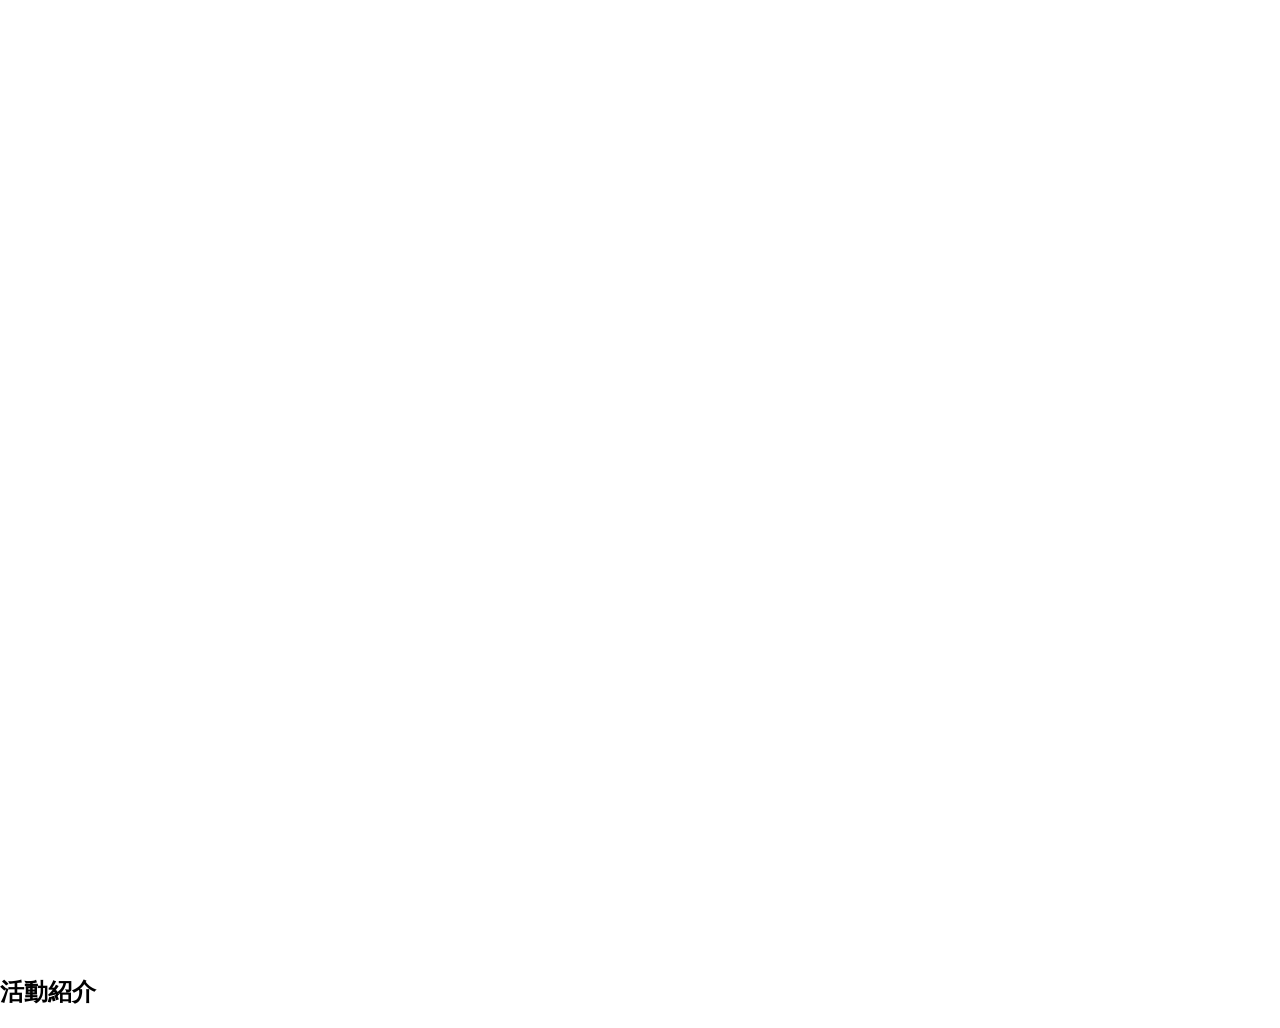
==== index.html @ 0487a78c "up" ====
<!DOCTYPE html>
<html lang="ja">
<head>
    <meta charset="UTF-8"/>
    <meta name="viewport" content="width=device-width, initial-scale=1.0">
    <title>ふゲだく-ホームページ</title>
    <link rel="stylesheet" href="home.css">
</head>

<body>
    <script src="assets/js/home.js"></script>
    <div id="splash">
        <img src="assets/img/ふゲだくロゴ2.png" alt="Circle Logo" id="splash-logo">
    </div>
    <div id="content" style="display: none;">
        <!-- ここに通常のページ内容 -->
    </div>

    
    <header class="site-header">
        <video autoplay muted loop width="1905" src="assets/video/20251031_井上.mp4"></video>
    </header>


    <main>
        <section id="about" class="section">
        <h2>活動紹介</h2>
</body>
</html>
---- home.css ----
html, body {
    margin: 0;
    padding: 0;
}

#splash {
    position: fixed;
    z-index: 9999;
    top: 0;
    left: 0;
    width: 100%;
    height: 100%;
    background: #4552c4;
    display: flex;
    justify-content: center;
    align-items: center;
}

#splash-logo {
    width: 3140px;
    height: 2200px;
    animation: fadeLogo 3s ease-in-out forwards;
}

@keyframes fadeLogo {
    0%   { opacity: 0; }
    /*40%  { opacity: 1; }
    80%  { opacity: 1; }*/
    100% { opacity: 1; }
}
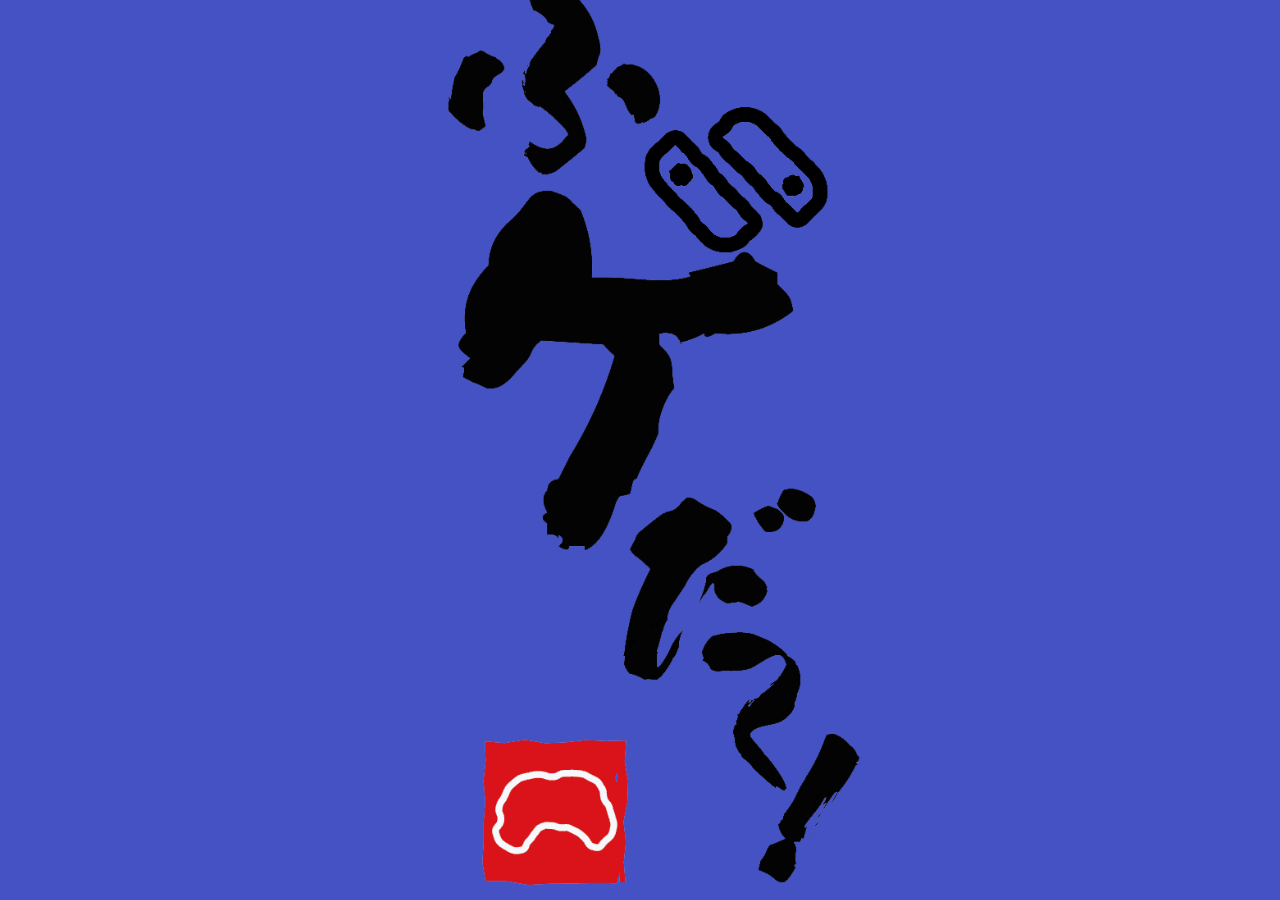
==== commit c6d66c90: "up" ====
--- a/index.html
+++ b/index.html
@@ -4,7 +4,7 @@
     <meta charset="UTF-8"/>
     <meta name="viewport" content="width=device-width, initial-scale=1.0">
     <title>ふゲだく-ホームページ</title>
-    <link rel="stylesheet" href="home.css">
+    <link rel="stylesheet" href="assets/css/home.css">
 </head>
 
 <body>
@@ -12,15 +12,26 @@
     <div id="splash">
         <img src="assets/img/ふゲだくロゴ2.png" alt="Circle Logo" id="splash-logo">
     </div>
-    <div id="content" style="display: none;">
-        <!-- ここに通常のページ内容 -->
-    </div>
+    <div id="content" style="display: none;"></div>
 
     
     <header class="site-header">
-        <video autoplay muted loop width="1905" src="assets/video/20251031_井上.mp4"></video>
+        <video class="header-video"  autoplay muted loop>
+            <source src="assets/video/20251031_井上.mp4" type="video/mp4">
+            お使いのブラウザは動画に対応していません。
+        </video>
+
+        <div class="video-overlay"></div>
+        <img
+            src="assets/img/ふゲだくロゴ2.png"
+            alt="サークルアイコン"
+            class="circle-icon"
+        >
     </header>
 
+    <section class="debug-space">
+        <p>スクロール確認用スペース</p>
+    </section>
 
     <main>
         <section id="about" class="section">
--- a/assets/css/home.css
+++ b/assets/css/home.css
@@ -0,0 +1,70 @@
+body {
+    margin: 0;
+    padding: 0;
+    background-image: url("../img/パターン画像.jpg");
+    background-repeat: repeat;
+    background-position: top left;
+    background-color: #ffffff;
+}
+
+.site-header {
+    position: relative;
+    width: 100%;
+    height: 60.5vh;
+    overflow: hidden;
+}
+
+.header-video {
+    width: 100%;
+    height: 100%;
+    object-fit: cover;
+    z-index: 0;
+}
+
+.video-overlay {
+    position: absolute;
+    top: 0;
+    left: 0;
+    width: 100%;
+    height: 100%;
+    background: rgba(255, 255, 255, 0.4);
+    pointer-events: none;
+    z-index: 1;
+}
+
+.circle-icon {
+    position: absolute;
+    top: 50%;
+    left: 50%;
+    transform: translate(-50%, -50%);
+    width: 1800px;
+    height: auto;
+    z-index: 2;
+    opacity: 0.95;
+}
+
+#splash {
+    position: fixed;
+    z-index: 9999;
+    top: 0;
+    left: 0;
+    width: 100%;
+    height: 100%;
+    background: #4552c4;
+    display: flex;
+    justify-content: center;
+    align-items: center;
+}
+
+#splash-logo {
+    width: 3140px;
+    height: 2200px;
+    animation: fadeLogo 3s ease-in-out forwards;
+}
+
+@keyframes fadeLogo {
+    0%   { opacity: 0; }
+    40%  { opacity: 1; }
+    80%  { opacity: 1; }
+    100% { opacity: 1; }
+}
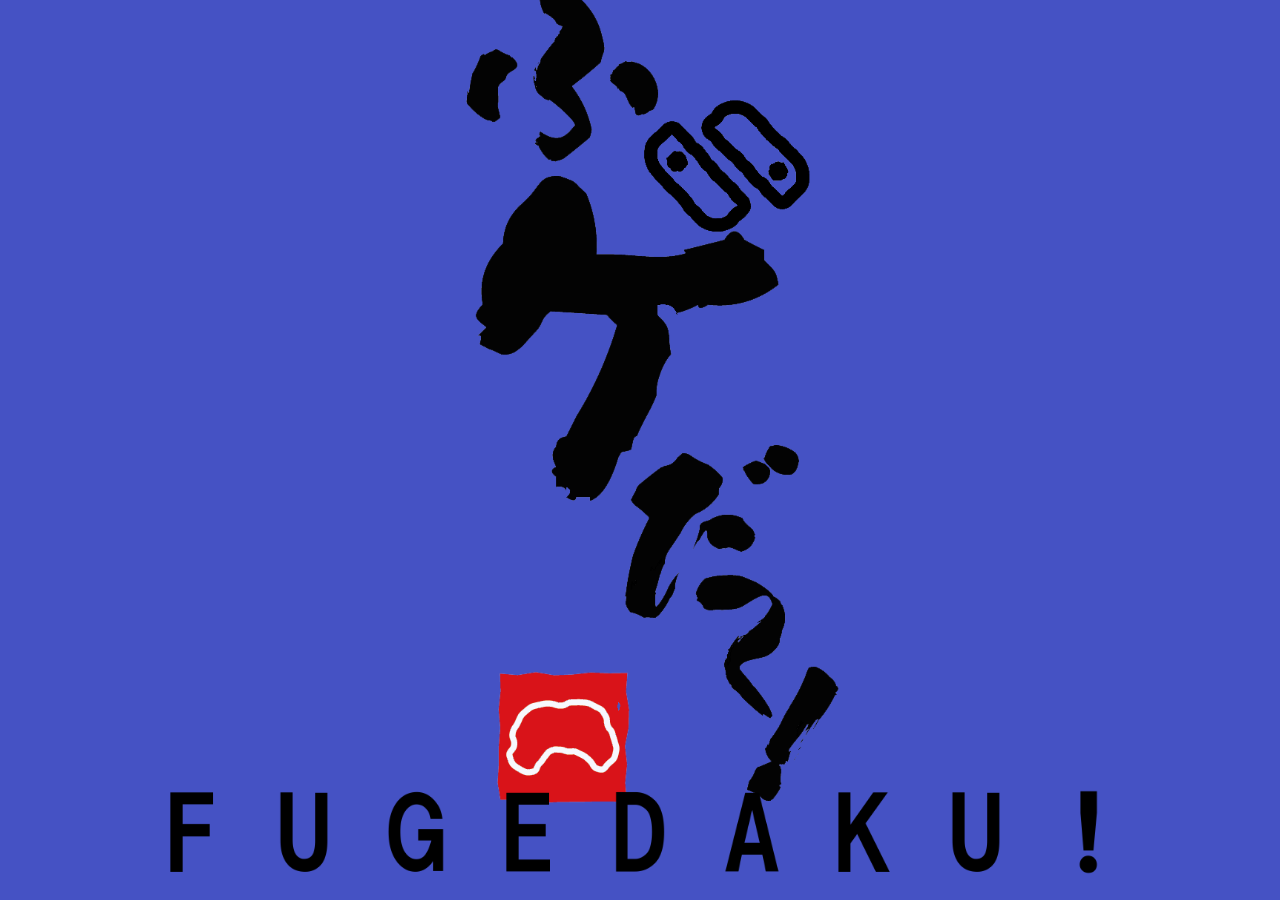
==== commit 8c9882b3: "up" ====
--- a/index.html
+++ b/index.html
@@ -3,7 +3,7 @@
 <head>
     <meta charset="UTF-8"/>
     <meta name="viewport" content="width=device-width, initial-scale=1.0">
-    <title>ふゲだく-ホームページ</title>
+    <title>ふゲだく!-ホームページ</title>
     <link rel="stylesheet" href="assets/css/home.css">
 </head>
 
@@ -11,6 +11,18 @@
     <script src="assets/js/home.js"></script>
     <div id="splash">
         <img src="assets/img/ふゲだくロゴ2.png" alt="Circle Logo" id="splash-logo">
+
+        <div class="fugedaku">
+            <img src="assets/img/FUGEDAKU_F.png" class="char" style="--delay: 0s;">
+            <img src="assets/img/FUGEDAKU_U.png" class="char" style="--delay: 0.2s;">
+            <img src="assets/img/FUGEDAKU_G.png" class="char" style="--delay: 0.4s;">
+            <img src="assets/img/FUGEDAKU_E.png" class="char" style="--delay: 0.6s;">
+            <img src="assets/img/FUGEDAKU_D.png" class="char" style="--delay: 0.8s;">
+            <img src="assets/img/FUGEDAKU_A.png" class="char" style="--delay: 1.0s;">
+            <img src="assets/img/FUGEDAKU_K.png" class="char" style="--delay: 1.2s;">
+            <img src="assets/img/FUGEDAKU_U.png" class="char" style="--delay: 1.4s;">
+            <img src="assets/img/FUGEDAKU_!.png" class="char" style="--delay: 1.6s;">
+        </div>
     </div>
     <div id="content" style="display: none;"></div>
 
@@ -22,6 +34,7 @@
         </video>
 
         <div class="video-overlay"></div>
+
         <img
             src="assets/img/ふゲだくロゴ2.png"
             alt="サークルアイコン"
--- a/assets/css/home.css
+++ b/assets/css/home.css
@@ -1,3 +1,75 @@
+/*ページ入場時の演出*/
+#splash {
+    position: fixed;
+    z-index: 9999;
+    top: 0;
+    left: 0;
+    width: 100%;
+    height: 100%;
+    background: #4552c4;
+    display: flex;
+    justify-content: center;
+    align-items: center;
+}
+
+#splash-logo {
+    width: 2750px;
+    transform: translateY(-2%);
+    animation: fadeLogo 2.5s ease forwards;
+}
+
+@keyframes fadeLogo {
+    0%   { opacity: 0; }
+    100% { opacity: 1; }
+}
+
+.fugedaku {
+    position: absolute;
+    bottom: 2%;
+    display: flex;
+    gap: 12px;
+    justify-content: center;
+    align-items: center;
+}
+
+.fugedaku .char {
+    width: 100px;
+    opacity: 0;
+    transform: translateY(30px);
+
+    animation: showChar 0.5s ease forwards;
+    animation-delay: var(--delay);
+}
+
+@keyframes showChar {
+    0%{
+        opacity: 0;
+        transform: translateY(30px);
+    }
+    60%{
+        opacity: 1;
+        transform: translateY(-15px);
+    }
+    100%{
+        opacity: 1;
+        transform: translateY(0); 
+    }
+}
+
+#splash.fade-out {
+    animation: fadeOutSplash 1s ease forwards;
+}
+
+@keyframes fadeOutSplash {
+    0% {
+        opacity: 1;
+    }
+    100% {
+        opacity: 0;
+    }
+}
+
+/*-----ここからメイン-----*/
 body {
     margin: 0;
     padding: 0;
@@ -36,35 +108,9 @@
     position: absolute;
     top: 50%;
     left: 50%;
-    transform: translate(-50%, -50%);
+    transform: translate(-90%, -50%);
     width: 1800px;
     height: auto;
     z-index: 2;
-    opacity: 0.95;
-}
-
-#splash {
-    position: fixed;
-    z-index: 9999;
-    top: 0;
-    left: 0;
-    width: 100%;
-    height: 100%;
-    background: #4552c4;
-    display: flex;
-    justify-content: center;
-    align-items: center;
-}
-
-#splash-logo {
-    width: 3140px;
-    height: 2200px;
-    animation: fadeLogo 3s ease-in-out forwards;
-}
-
-@keyframes fadeLogo {
-    0%   { opacity: 0; }
-    40%  { opacity: 1; }
-    80%  { opacity: 1; }
-    100% { opacity: 1; }
+    opacity: 1;
 }
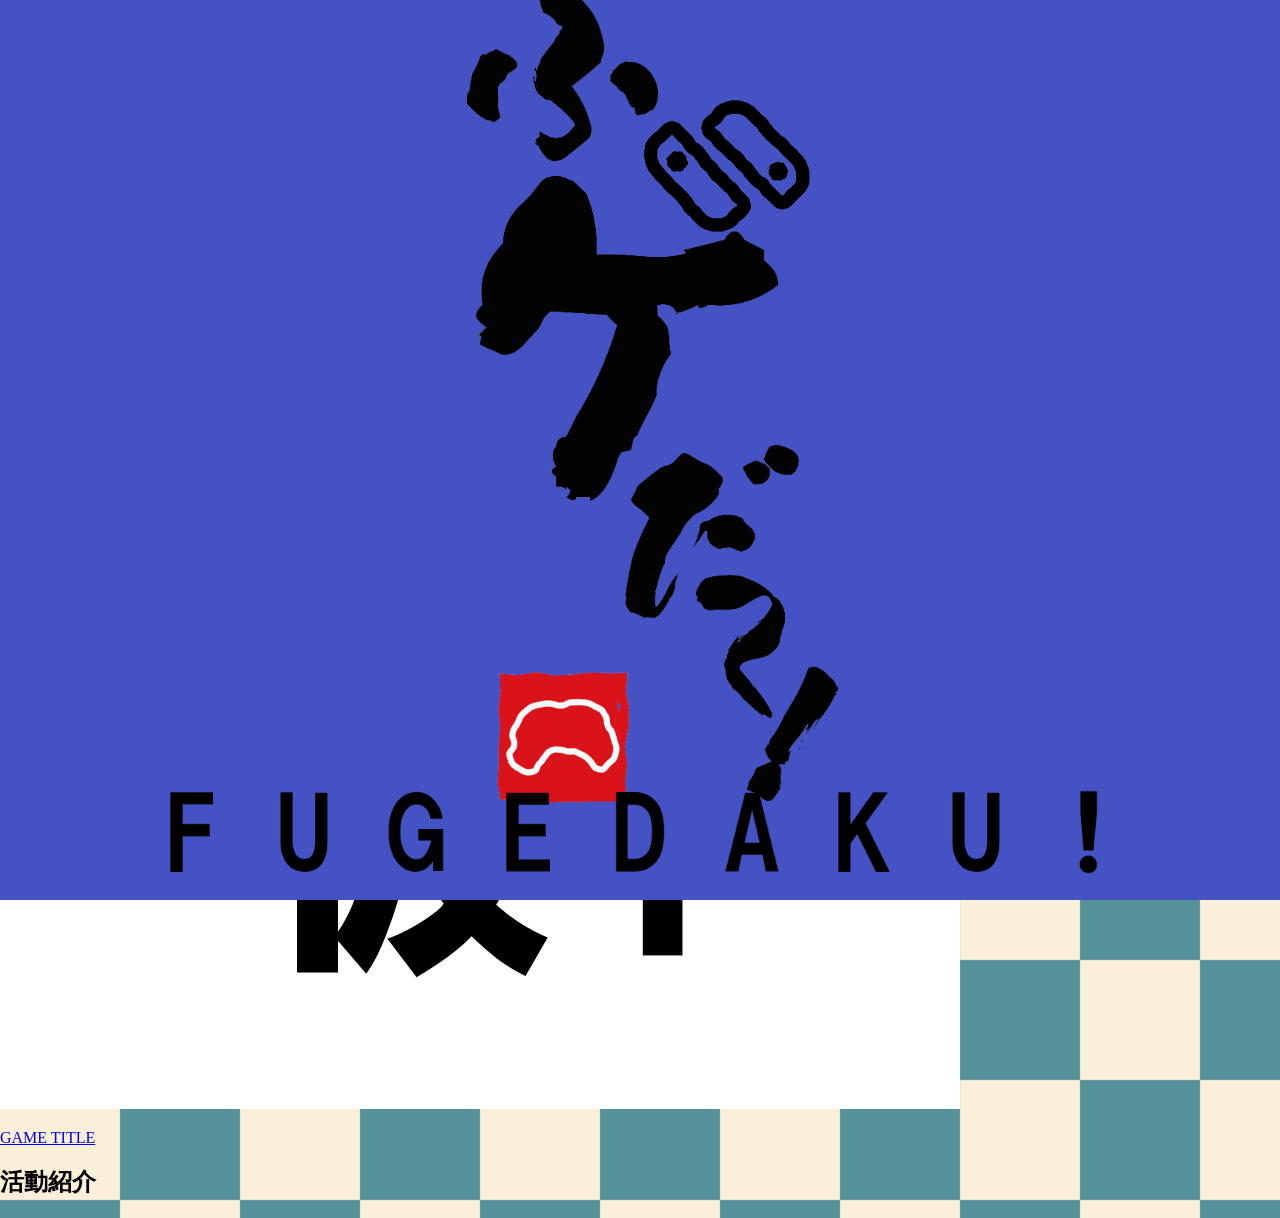
==== commit ce56c607: "up" ====
--- a/index.html
+++ b/index.html
@@ -35,15 +35,22 @@
 
         <div class="video-overlay"></div>
 
-        <img
-            src="assets/img/ふゲだくロゴ2.png"
-            alt="サークルアイコン"
-            class="circle-icon"
-        >
+        <img src="assets/img/ふゲだくロゴ2.png" alt="サークルアイコン" class="circle-icon">
     </header>
 
-    <section class="debug-space">
-        <p>スクロール確認用スペース</p>
+    <section class="game-slider">
+        <button class="slide-btn prev" arialabel="前のゲームへ">
+            ◀
+        </button>
+
+        <div class="slider-window">
+            <div class="slider-track">
+                <a href="download/games.html" class="game-card">
+                    <img src="assets/img/game1.png" alt="ゲーム1 タイトル画像">
+                    <p>GAME TITLE</p>
+                </a>
+            </div>
+        </div>
     </section>
 
     <main>
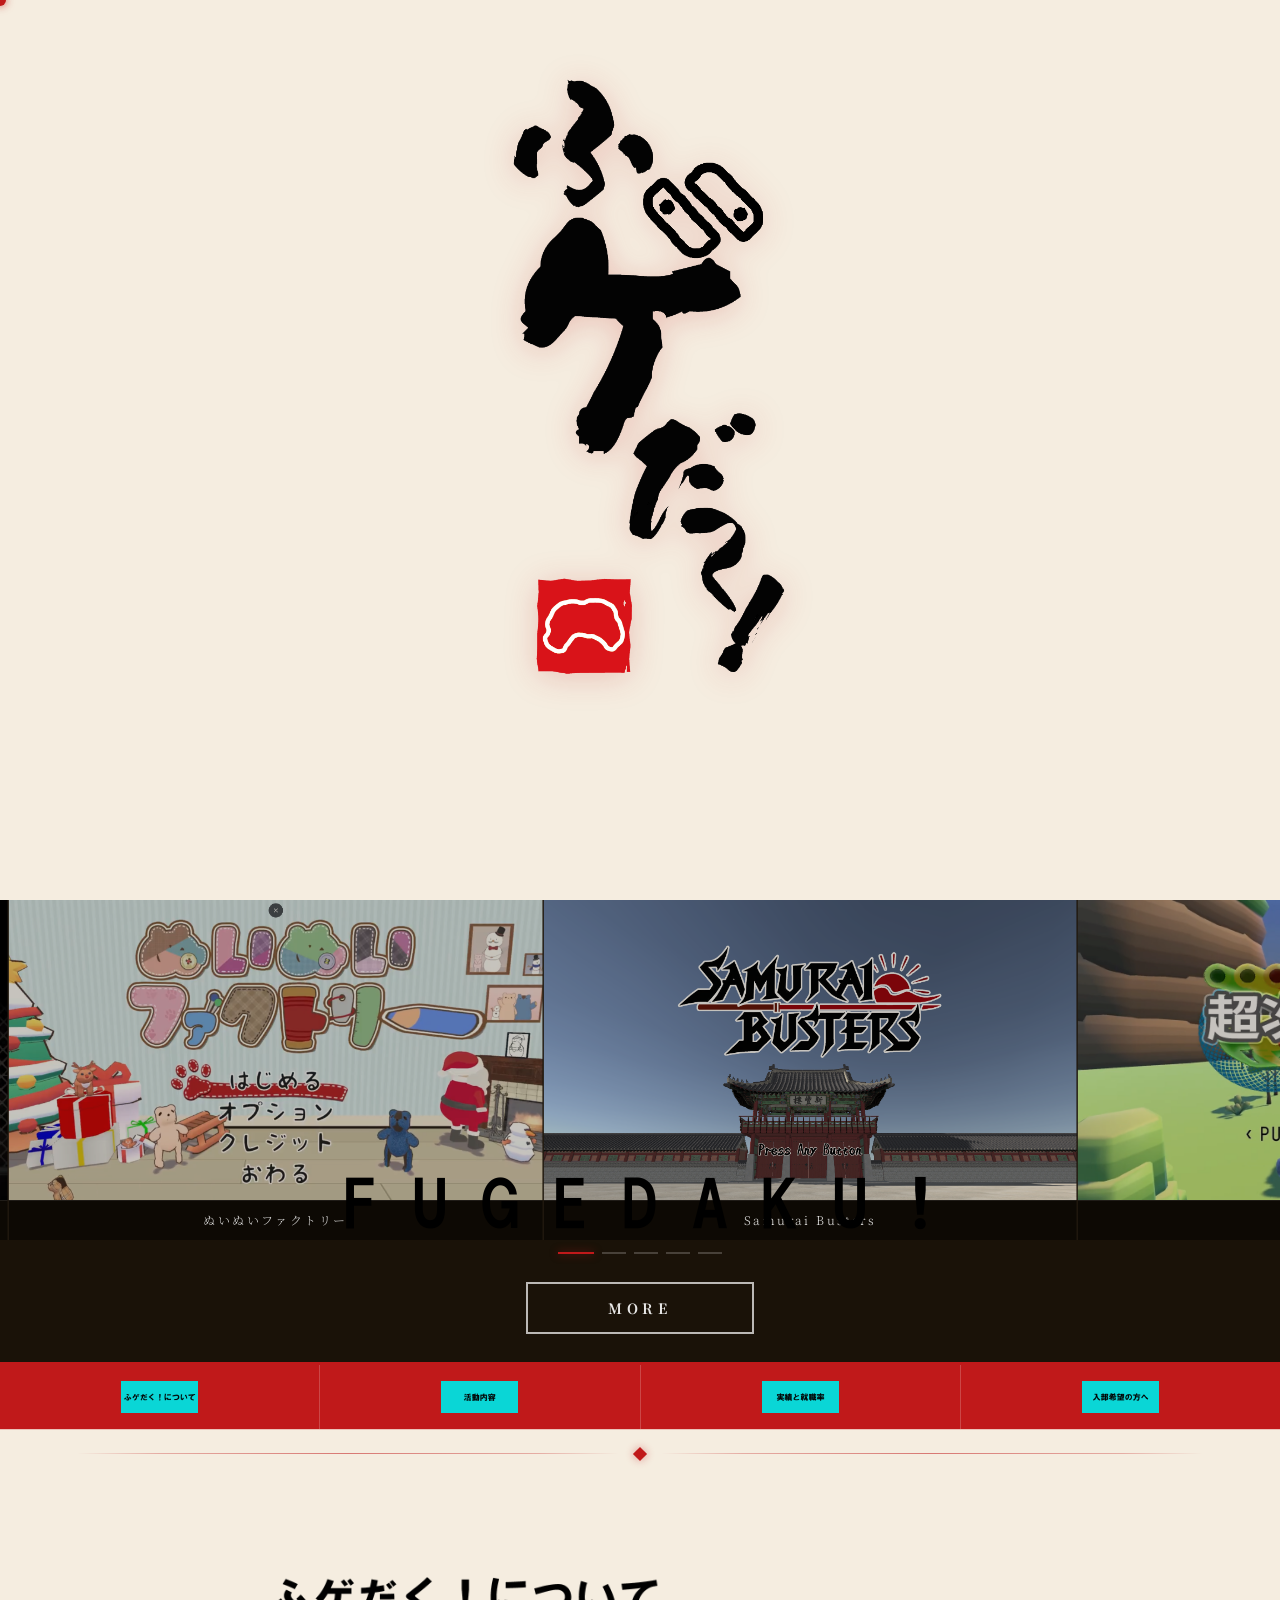
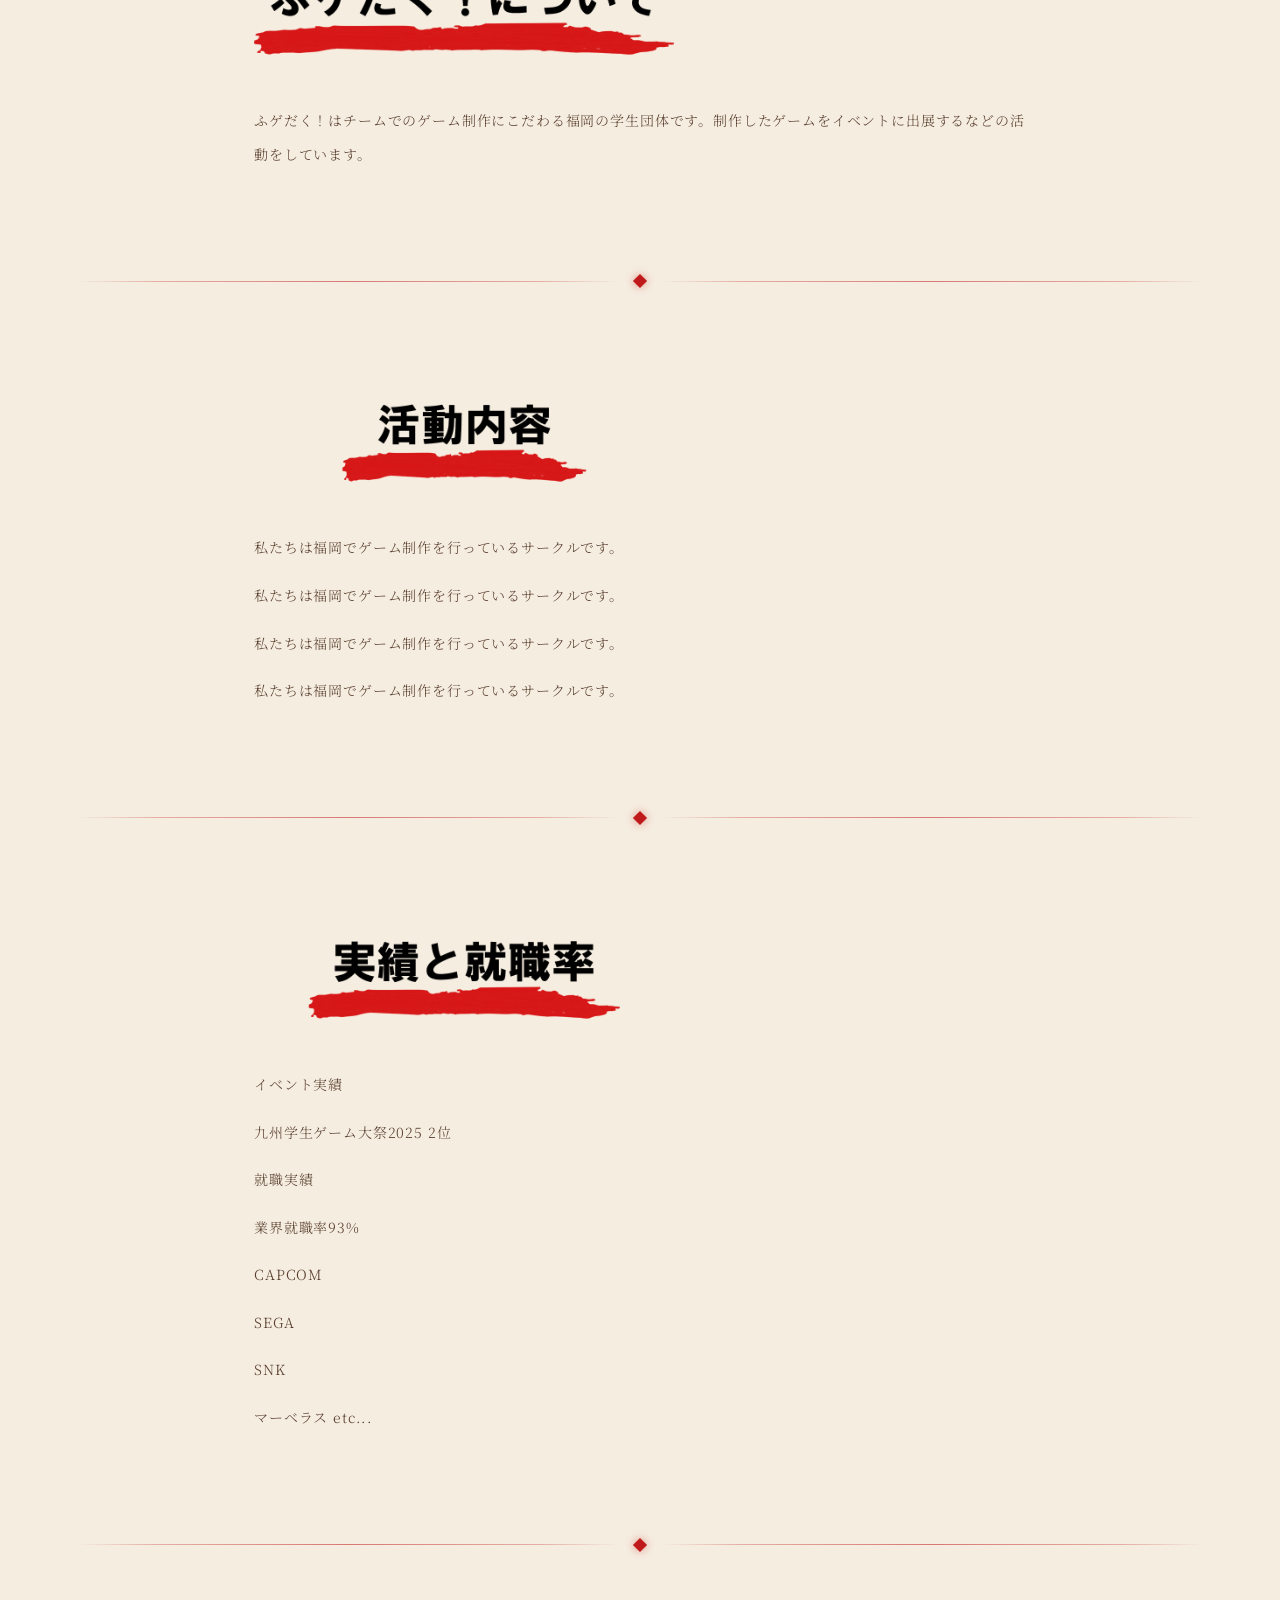
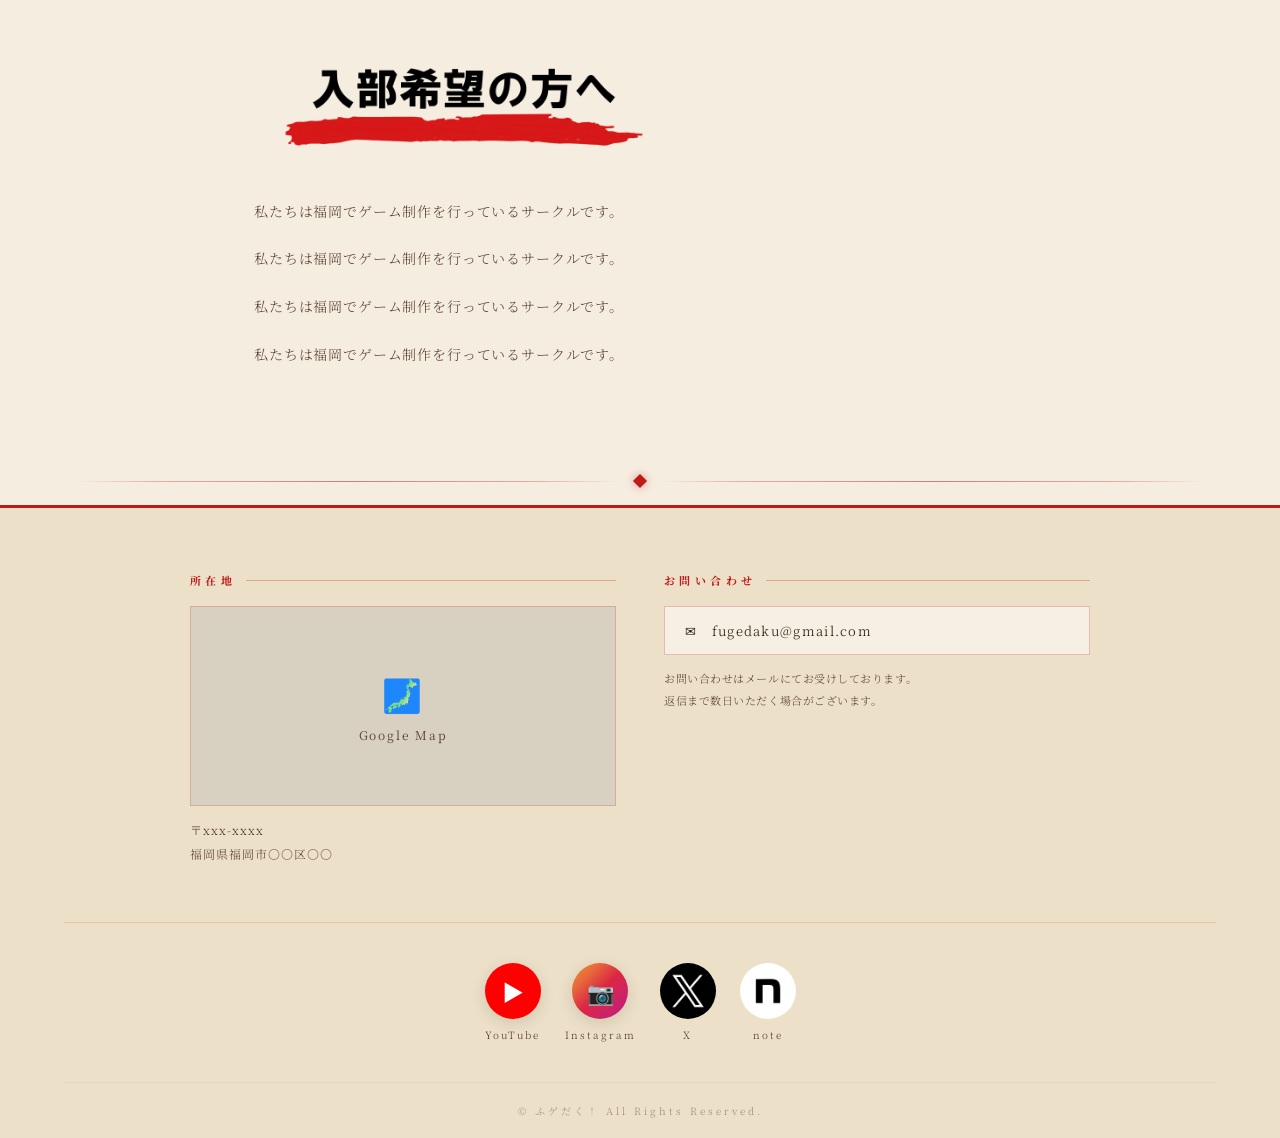
==== commit 011e7648: "up" ====
--- a/index.html
+++ b/index.html
@@ -5,56 +5,233 @@
     <meta name="viewport" content="width=device-width, initial-scale=1.0">
     <title>ふゲだく!-ホームページ</title>
     <link rel="stylesheet" href="assets/css/home.css">
+    <script>
+        if (sessionStorage.getItem("splashShown")) {
+            document.write('<style>#splash { display: none !important; }</style>');
+        }
+    </script>
 </head>
-
 <body>
-    <script src="assets/js/home.js"></script>
-    <div id="splash">
-        <img src="assets/img/ふゲだくロゴ2.png" alt="Circle Logo" id="splash-logo">
-
-        <div class="fugedaku">
-            <img src="assets/img/FUGEDAKU_F.png" class="char" style="--delay: 0s;">
-            <img src="assets/img/FUGEDAKU_U.png" class="char" style="--delay: 0.2s;">
-            <img src="assets/img/FUGEDAKU_G.png" class="char" style="--delay: 0.4s;">
-            <img src="assets/img/FUGEDAKU_E.png" class="char" style="--delay: 0.6s;">
-            <img src="assets/img/FUGEDAKU_D.png" class="char" style="--delay: 0.8s;">
-            <img src="assets/img/FUGEDAKU_A.png" class="char" style="--delay: 1.0s;">
-            <img src="assets/img/FUGEDAKU_K.png" class="char" style="--delay: 1.2s;">
-            <img src="assets/img/FUGEDAKU_U.png" class="char" style="--delay: 1.4s;">
-            <img src="assets/img/FUGEDAKU_!.png" class="char" style="--delay: 1.6s;">
-        </div>
+
+<!-- カーソル -->
+<div id="cursor"></div>
+
+<!-- SPLASH -->
+<div id="splash">
+    <img src="assets/img/ふゲだくロゴ2.png" id="splash-logo" alt="ふゲだく！">
+    <div class="splash-chars">
+        <img src="assets/img/FUGEDAKU_F.png" style="--d:0s">
+        <img src="assets/img/FUGEDAKU_U.png" style="--d:.2s">
+        <img src="assets/img/FUGEDAKU_G.png" style="--d:.4s">
+        <img src="assets/img/FUGEDAKU_E.png" style="--d:.6s">
+        <img src="assets/img/FUGEDAKU_D.png" style="--d:.8s">
+        <img src="assets/img/FUGEDAKU_A.png" style="--d:1s">
+        <img src="assets/img/FUGEDAKU_K.png" style="--d:1.2s">
+        <img src="assets/img/FUGEDAKU_U.png" style="--d:1.4s">
+        <img src="assets/img/FUGEDAKU_!.png" style="--d:1.6s">
     </div>
-    <div id="content" style="display: none;"></div>
-
-    
+</div>
+
+<div id="content">
+
+    <!-- ヘッダー -->
     <header class="site-header">
-        <video class="header-video"  autoplay muted loop>
+        <video class="header-video" autoplay muted loop playsinline>
             <source src="assets/video/20251031_井上.mp4" type="video/mp4">
-            お使いのブラウザは動画に対応していません。
         </video>
-
         <div class="video-overlay"></div>
-
-        <img src="assets/img/ふゲだくロゴ2.png" alt="サークルアイコン" class="circle-icon">
+        <div class="h-aka-line top"></div>
+
+        <div class="logo-block">
+            <img src="assets/img/ふゲだくロゴ2.png" class="hero-logo" alt="ふゲだく！">
+        </div>
+
+        <div class="h-aka-line bottom"></div>
+        <div class="scroll-cue">
+            <span>SCROLL</span>
+            <div class="scroll-line"></div>
+        </div>
     </header>
 
+    <!-- ゲームスライダー -->
     <section class="game-slider">
-        <button class="slide-btn prev" arialabel="前のゲームへ">
-            ◀
-        </button>
-
         <div class="slider-window">
-            <div class="slider-track">
-                <a href="download/games.html" class="game-card">
-                    <img src="assets/img/game1.png" alt="ゲーム1 タイトル画像">
-                    <p>GAME TITLE</p>
+            <div class="slider-track" id="sliderTrack">
+                <a href="games.html?game=1" class="game-card">
+                    <img src="assets/img/サムライバスターズ.png" alt="ゲーム1 タイトル画像">
+                    <p>Samurai Busters</p>
+                </a>
+                <a href="games.html?game=2" class="game-card">
+                    <img src="assets/img/超次元戦車.png" alt="ゲーム2 タイトル画像">
+                    <p>超次元戦車</p>
+                </a>
+                <a href="games.html?game=3" class="game-card">
+                    <img src="assets/img/夜叉の暗刃.png" alt="ゲーム3 タイトル画像">
+                    <p>夜叉の暗刃</p>
+                </a>
+                <a href="games.html?game=4" class="game-card">
+                    <img src="assets/img/スマッシュジャンキー.png" alt="ゲーム4 タイトル画像">
+                    <p>SMASH JUNXY</p>
+                </a>
+                <a href="games.html?game=5" class="game-card">
+                    <img src="assets/img/ぬいぬいファクトリー.png" alt="ゲーム5 タイトル画像">
+                    <p>ぬいぬいファクトリー</p>
                 </a>
             </div>
         </div>
-    </section>
-
-    <main>
-        <section id="about" class="section">
-        <h2>活動紹介</h2>
+        <div class="slider-indicators" id="sliderDots"></div>
+    </section>
+
+    <!-- MORE -->
+    <div class="more-section">
+        <a href="games.html" class="more-btn">
+            <img src="assets/img/ANDMORE.png" alt="ゲームページリンク">
+        </a>
+    </div>
+
+    <!-- 目次タブ -->
+    <nav class="toc-section">
+        <div class="toc-tabs">
+            <a href="#section-about" class="toc-tab">
+                <img src="assets/img/ふゲだく！について_目次.png" alt="ふゲだく！について">
+            </a>
+            <a href="#section-activities" class="toc-tab">
+                <img src="assets/img/活動内容_目次.png" alt="活動内容">
+            </a>
+            <a href="#section-achievements" class="toc-tab">
+                <img src="assets/img/実績と就職率_目次.png" alt="実績と就職率">
+            </a>
+            <a href="#section-join" class="toc-tab">
+                <img src="assets/img/入部希望の方へ_目次.png" alt="入部希望の方へ">
+            </a>
+        </div>
+    </nav>
+
+    <!-- 区切り -->
+    <div class="wa-divider"><div class="wa-divider-icon"></div></div>
+
+    <!-- ふゲだく！について -->
+    <section id="section-about" class="content-section">
+        <div class="section-head">
+            <img src="assets/img/ふゲだく！について.png" alt="ふゲだく！について" class="section-heading-image">
+        </div>
+        <div class="section-body">
+            <p>ふゲだく！はチームでのゲーム制作にこだわる福岡の学生団体です。制作したゲームをイベントに出展するなどの活動をしています。</p>
+        </div>
+    </section>
+
+    <!-- 区切り -->
+    <div class="wa-divider"><div class="wa-divider-icon"></div></div>
+
+    <!-- 活動内容 -->
+    <section id="section-activities" class="content-section">
+        <div class="section-head">
+            <img src="assets/img/活動内容.png" alt="活動内容" class="section-heading-image">
+        </div>
+        <div class="section-body">
+            <p>私たちは福岡でゲーム制作を行っているサークルです。</p>
+            <p>私たちは福岡でゲーム制作を行っているサークルです。</p>
+            <p>私たちは福岡でゲーム制作を行っているサークルです。</p>
+            <p>私たちは福岡でゲーム制作を行っているサークルです。</p>
+        </div>
+    </section>
+
+    <!-- 区切り -->
+    <div class="wa-divider"><div class="wa-divider-icon"></div></div>
+
+    <!-- 実績と就職率 -->
+    <section id="section-achievements" class="content-section">
+        <div class="section-head">
+            <img src="assets/img/実績と就職率.png" alt="実績と就職率" class="section-heading-image">
+        </div>
+        <div class="section-body">
+            <p>イベント実績</p>
+            <p>九州学生ゲーム大祭2025 2位</p>
+            <p>就職実績</p>
+            <p>業界就職率93%</p>
+            <p>CAPCOM</p>
+            <p>SEGA</p>
+            <p>SNK</p>
+            <p>マーベラス etc...</p>
+        </div>
+    </section>
+
+    <!-- 区切り -->
+    <div class="wa-divider"><div class="wa-divider-icon"></div></div>
+
+    <!-- 入部希望の方へ -->
+    <section id="section-join" class="content-section">
+        <div class="section-head">
+            <img src="assets/img/入部希望の方へ.png" alt="入部希望の方へ" class="section-heading-image">
+        </div>
+        <div class="section-body">
+            <p>私たちは福岡でゲーム制作を行っているサークルです。</p>
+            <p>私たちは福岡でゲーム制作を行っているサークルです。</p>
+            <p>私たちは福岡でゲーム制作を行っているサークルです。</p>
+            <p>私たちは福岡でゲーム制作を行っているサークルです。</p>
+        </div>
+    </section>
+
+    <!-- 区切り -->
+    <div class="wa-divider"><div class="wa-divider-icon"></div></div>
+
+    <!-- フッター -->
+    <footer class="footer-wrap">
+        <div class="footer-grid">
+
+            <!-- マップ -->
+            <div>
+                <p class="footer-label">所在地</p>
+                <div class="map-box">
+                    <!-- Google Mapsを埋め込む場合はiframeに差し替えてください -->
+                    <span class="map-box-icon">🗾</span>
+                    <span>Google Map</span>
+                </div>
+                <p class="map-address">
+                    〒xxx-xxxx<br>
+                    福岡県福岡市○○区○○
+                </p>
+            </div>
+
+            <!-- 問い合わせ -->
+            <div>
+                <p class="footer-label">お問い合わせ</p>
+                <a href="mailto:fugedaku@example.com" class="contact-mail">
+                    ✉　fugedaku@gmail.com
+                </a>
+                <p class="contact-note">
+                    お問い合わせはメールにてお受けしております。<br>
+                    返信まで数日いただく場合がございます。
+                </p>
+            </div>
+
+        </div>
+
+        <!-- SNSアイコン -->
+        <div class="sns-row">
+            <a href="#" class="sns-icon-btn">
+                <div class="sns-circle yt">▶</div>
+                <span class="sns-name">YouTube</span>
+            </a>
+            <a href="#" class="sns-icon-btn">
+                <div class="sns-circle ig">📷</div>
+                <span class="sns-name">Instagram</span>
+            </a>
+            <a href="https://x.com/fugedaku" target="_blank" class="sns-icon-btn">
+                <img src="assets/img/Xアイコン.png" alt="X">
+                <span class="sns-name">X</span>
+            </a>
+            <a href="https://note.com/fugedaku_47" target="_blank" class="sns-icon-btn">
+                <img src="assets/img/noteロゴ.png" alt="note">
+                <span class="sns-name">note</span>
+            </a>
+        </div>
+
+        <p class="copyright">© ふゲだく！ All Rights Reserved.</p>
+    </footer>
+
+</div><!-- /content -->
+
+<script src="assets/js/home.js"></script>
 </body>
-</html>+</html>
--- a/assets/css/home.css
+++ b/assets/css/home.css
@@ -1,116 +1,722 @@
-/*ページ入場時の演出*/
+@import url('https://fonts.googleapis.com/css2?family=Noto+Serif+JP:wght@300;400;700;900&family=Zen+Kurenaido&display=swap');
+
+/* ══════════════════════════
+   変数
+══════════════════════════ */
+:root {
+    --washi:  #f5ede0;
+    --washi2: #ede0c8;
+    --kuro:   #1a1208;
+    --aka:    #c0191a;
+    --aka2:   #e02020;
+    --kincha: #c8a040;
+    --text:   #2a1e0e;
+    --text2:  #5a4030;
+}
+
+/* ══════════════════════════
+   リセット・ベース
+══════════════════════════ */
+* {
+    margin: 0;
+    padding: 0;
+    box-sizing: border-box;
+}
+
+html { scroll-behavior: smooth; }
+
+body {
+    font-family: 'Noto Serif JP', serif;
+    background: var(--washi);
+    color: var(--text);
+    overflow-x: hidden;
+    cursor: none;
+}
+
+/* 背景はシンプルな和紙単色のみ */
+
+/* ══════════════════════════
+   カーソル
+══════════════════════════ */
+#cursor {
+    position: fixed;
+    z-index: 99999;
+    pointer-events: none;
+    width: 12px;
+    height: 12px;
+    border-radius: 50%;
+    background: var(--aka);
+    transform: translate(-50%, -50%);
+    transition: transform .15s, background .2s;
+    filter: drop-shadow(0 0 4px rgba(192,25,26,.7));
+}
+
+#cursor.hover {
+    transform: translate(-50%, -50%) scale(2);
+    background: var(--kincha);
+}
+
+/* ══════════════════════════
+   SPLASH
+══════════════════════════ */
 #splash {
     position: fixed;
-    z-index: 9999;
-    top: 0;
-    left: 0;
-    width: 100%;
-    height: 100%;
-    background: #4552c4;
-    display: flex;
+    inset: 0;
+    z-index: 9000;
+    background: var(--washi);
+    display: flex;
+    flex-direction: column;
+    align-items: center;
     justify-content: center;
-    align-items: center;
+    gap: 60px;
 }
 
 #splash-logo {
-    width: 2750px;
-    transform: translateY(-2%);
-    animation: fadeLogo 2.5s ease forwards;
-}
-
-@keyframes fadeLogo {
-    0%   { opacity: 0; }
-    100% { opacity: 1; }
-}
-
-.fugedaku {
-    position: absolute;
-    bottom: 2%;
-    display: flex;
-    gap: 12px;
-    justify-content: center;
-    align-items: center;
-}
-
-.fugedaku .char {
-    width: 100px;
-    opacity: 0;
-    transform: translateY(30px);
-
-    animation: showChar 0.5s ease forwards;
-    animation-delay: var(--delay);
-}
-
-@keyframes showChar {
-    0%{
-        opacity: 0;
-        transform: translateY(30px);
-    }
-    60%{
-        opacity: 1;
-        transform: translateY(-15px);
-    }
-    100%{
-        opacity: 1;
-        transform: translateY(0); 
-    }
+    width: 2000px;
+    filter: drop-shadow(0 4px 16px rgba(192,25,26,.2));
+    animation: fadeUp 2s ease both;
+}
+
+.splash-chars {
+    display: flex;
+    gap: 6px;
+}
+
+.splash-chars img {
+    width: 64px;
+    animation: charPop 2.5s ease infinite;
+    animation-delay: var(--d);
+}
+
+@keyframes fadeUp {
+    from { opacity: 0; transform: translateY(20px); }
+    to   { opacity: 1; transform: none; }
+}
+
+@keyframes charPop {
+    0%,100% { transform: translateY(0); }
+    30%     { transform: translateY(-10px); }
 }
 
 #splash.fade-out {
-    animation: fadeOutSplash 1s ease forwards;
-}
-
-@keyframes fadeOutSplash {
-    0% {
-        opacity: 1;
-    }
-    100% {
-        opacity: 0;
-    }
-}
-
-/*-----ここからメイン-----*/
-body {
-    margin: 0;
-    padding: 0;
-    background-image: url("../img/パターン画像.jpg");
-    background-repeat: repeat;
-    background-position: top left;
-    background-color: #ffffff;
-}
-
+    animation: splashOut .8s ease forwards;
+}
+
+@keyframes splashOut {
+    to { opacity: 0; pointer-events: none; }
+}
+
+/* ══════════════════════════
+   コンテンツ全体
+══════════════════════════ */
+#content {
+    position: relative;
+    z-index: 1;
+}
+
+/* ══════════════════════════
+   HEADER
+══════════════════════════ */
 .site-header {
     position: relative;
     width: 100%;
-    height: 60.5vh;
+    height: 100vh;
+    display: flex;
+    align-items: center;
+    justify-content: center;
     overflow: hidden;
+    background: var(--kuro);
 }
 
 .header-video {
+    position: absolute;
+    inset: 0;
     width: 100%;
     height: 100%;
     object-fit: cover;
-    z-index: 0;
-}
-
-.video-overlay {
+    opacity: .3;
+}
+
+/* 上下朱帯 */
+.h-aka-line {
     position: absolute;
-    top: 0;
     left: 0;
+    right: 0;
+    height: 4px;
+    background: var(--aka);
+    z-index: 3;
+}
+.h-aka-line.top    { top: 0; }
+.h-aka-line.bottom { bottom: 0; box-shadow: 0 0 16px rgba(192,25,26,.5); }
+
+.logo-block {
+    position: absolute;
+    top: 60px;          
+    left: 60px;         
+    z-index: 2;
+    display: flex;
+    flex-direction: column;
+    align-items: flex-start;
+    gap: 0;
+    animation: fadeUp 1.8s cubic-bezier(.16,1,.3,1) both;
+}
+
+.hero-logo {
+    width: 1000px;
+}
+
+/* レスポンシブ（スマホ等）の調整 */
+@media (max-width: 768px) {
+    .logo-block {
+        top: 30px;
+        left: 20px;
+    }
+    .hero-logo {
+        width: 280px; /* スマホでも少し大きめに調整 */
+    }
+}
+
+/* スクロール誘導 */
+.scroll-cue {
+    position: absolute;
+    bottom: 40px;
+    left: 50%;
+    transform: translateX(-50%);
+    z-index: 3;
+    display: flex;
+    flex-direction: column;
+    align-items: center;
+    gap: 8px;
+}
+
+.scroll-cue span {
+    font-size: 9px;
+    letter-spacing: .5em;
+    color: rgba(255,255,255,.3);
+}
+
+.scroll-line {
+    width: 1px;
+    height: 48px;
+    background: linear-gradient(to bottom, rgba(255,255,255,.4), transparent);
+    animation: lineDrop 2s ease-in-out infinite;
+}
+
+@keyframes lineDrop {
+    0%   { transform: scaleY(0); transform-origin: top;    opacity: 0; }
+    45%  { transform: scaleY(1); transform-origin: top;    opacity: 1; }
+    55%  { transform: scaleY(1); transform-origin: bottom; }
+    100% { transform: scaleY(0); transform-origin: bottom; opacity: 0; }
+}
+
+/* ══════════════════════════
+   ゲームスライダー
+══════════════════════════ */
+.game-slider {
+    position: relative;
+    background: var(--kuro);
+}
+
+.slider-window {
+    overflow: hidden;
     width: 100%;
-    height: 100%;
-    background: rgba(255, 255, 255, 0.4);
-    pointer-events: none;
-    z-index: 1;
-}
-
-.circle-icon {
+}
+
+.slider-track {
+    display: flex;
+    gap: 0;
+    transition: transform .6s cubic-bezier(.4,0,.2,1);
+}
+
+.game-card {
+    min-width: calc(100vw / 3);
+    flex-shrink: 0;
+    text-decoration: none;
+    position: relative;
+    overflow: hidden;
+    border-right: 1px solid rgba(255,255,255,.06);
+}
+
+.game-card img {
+    width: 100%;
+    height: 300px;
+    object-fit: cover;
+    display: block;
+    transition: transform .4s ease, filter .4s;
+    filter: brightness(.75) sepia(.1);
+}
+
+.game-card::after {
+    content: '';
     position: absolute;
-    top: 50%;
-    left: 50%;
-    transform: translate(-90%, -50%);
-    width: 1800px;
+    inset: 0;
+    background: rgba(192,25,26,0);
+    transition: background .3s;
+}
+
+.game-card:hover img {
+    transform: scale(1.04);
+    filter: brightness(.9);
+}
+
+.game-card:hover::after {
+    background: rgba(192,25,26,.12);
+}
+
+.game-card p {
+    display: block;
+    padding: 10px 16px 12px;
+    background: rgba(12,8,4,.88);
+    font-size: 12px;
+    font-weight: 300;
+    letter-spacing: .2em;
+    color: rgba(255,255,255,.85);
+    text-align: center;
+    border-top: 1px solid rgba(255,255,255,.08);
+}
+
+/* インジケーター */
+.slider-indicators {
+    display: flex;
+    justify-content: center;
+    gap: 8px;
+    padding: 12px 0;
+    background: var(--kuro);
+}
+
+.indicator-dot {
+    width: 24px;
+    height: 2px;
+    background: rgba(255,255,255,.2);
+    cursor: pointer;
+    transition: all .3s;
+}
+
+.indicator-dot.active {
+    background: var(--aka);
+    box-shadow: 0 0 8px rgba(192,25,26,.6);
+    width: 36px;
+}
+
+/* ══════════════════════════
+   MORE ボタン
+══════════════════════════ */
+.more-section {
+    background: var(--kuro);
+    display: flex;
+    justify-content: center;
+    padding: 16px 0 28px;
+}
+
+.more-btn {
+    display: inline-block;
+    padding: 14px 80px;
+    background: var(--kuro);
+    border: 2px solid rgba(255,255,255,.7);
+    color: rgba(255,255,255,.9);
+    text-decoration: none;
+    font-size: 14px;
+    font-weight: 700;
+    letter-spacing: .35em;
+    transition: all .3s;
+    position: relative;
+    overflow: hidden;
+}
+
+.more-btn img {
+    display: none;
+}
+
+.more-btn::before {
+    content: 'MORE';
+}
+
+.more-btn::after {
+    content: '';
+    position: absolute;
+    inset: 0;
+    background: rgba(255,255,255,.08);
+    transform: scaleX(0);
+    transform-origin: left;
+    transition: transform .3s;
+}
+
+.more-btn:hover {
+    border-color: var(--aka);
+    color: var(--aka);
+}
+
+.more-btn:hover::after {
+    transform: scaleX(1);
+}
+
+/* ══════════════════════════
+   目次タブ
+══════════════════════════ */
+.toc-section {
+    background: var(--washi);
+}
+
+.toc-tabs {
+    display: flex;
+    border-top: 3px solid var(--aka);
+    border-bottom: 1px solid rgba(192,25,26,.2);
+}
+
+.toc-tab {
+    flex: 1;
+    display: flex;
+    align-items: center;
+    justify-content: center;
+    padding: 16px 8px;
+    text-decoration: none;
+    font-size: 13px;
+    font-weight: 700;
+    letter-spacing: .12em;
+    color: rgba(255,255,255,.95);
+    background: var(--aka);
+    border-right: 1px solid rgba(255,255,255,.2);
+    transition: background .25s;
+    text-align: center;
+}
+
+.toc-tab:last-child {
+    border-right: none;
+}
+
+.toc-tab:hover {
+    background: var(--aka2);
+}
+
+.toc-tab img {
+    max-height: 32px;
+    width: auto;
+    filter: invert(1);
+    display: block;
+    margin: 0 auto;
+}
+
+/* ══════════════════════════
+   セクション区切り（和風：朱線＋中央ダイヤ）
+══════════════════════════ */
+.wa-divider {
+    display: flex;
+    align-items: center;
+    padding: 0 6vw;
+    margin: 0;
+    height: 48px;
+    background: var(--washi);
+}
+
+.wa-divider::before,
+.wa-divider::after {
+    content: '';
+    flex: 1;
+    height: 1px;
+    background: linear-gradient(
+        90deg,
+        transparent,
+        rgba(192,25,26,.3) 15%,
+        rgba(192,25,26,.55) 50%,
+        rgba(192,25,26,.3) 85%,
+        transparent
+    );
+}
+
+.wa-divider::before { margin-right: 16px; }
+.wa-divider::after  { margin-left:  16px; }
+
+/* 中央ダイヤマーク */
+.wa-divider-icon {
+    width: 10px;
+    height: 10px;
+    background: var(--aka);
+    transform: rotate(45deg);
+    flex-shrink: 0;
+    box-shadow: 0 0 8px rgba(192,25,26,.45);
+}
+
+/* ══════════════════════════
+   コンテンツセクション
+══════════════════════════ */
+.content-section {
+    background: var(--washi);
+    padding: 64px 5vw 72px;
+    max-width: 900px;
+    margin: 0 auto;
+}
+
+.section-head {
+    margin-bottom: 44px;
+}
+
+.section-heading-image {
+    display: block;
+    max-width: 420px;
+    width: 65%;
     height: auto;
-    z-index: 2;
-    opacity: 1;
-}+    margin: 0;
+}
+
+.section-body {
+    font-size: 14px;
+    font-weight: 300;
+    line-height: 2.4;
+    letter-spacing: .06em;
+    color: var(--text2);
+}
+
+.section-body p {
+    margin-bottom: 14px;
+}
+
+/* サブ見出し（QPIC風） */
+.sub-heading {
+    display: flex;
+    align-items: center;
+    gap: 10px;
+    margin: 32px 0 12px;
+}
+
+.sub-heading::before {
+    content: '';
+    display: block;
+    width: 6px;
+    height: 22px;
+    background: var(--aka);
+    border-radius: 2px;
+    flex-shrink: 0;
+}
+
+.sub-heading span {
+    font-size: 16px;
+    font-weight: 700;
+    letter-spacing: .1em;
+    color: var(--text);
+}
+
+/* ══════════════════════════
+   フッター
+══════════════════════════ */
+.footer-wrap {
+    background: var(--washi2);
+    border-top: 3px solid var(--aka);
+    padding: 64px 5vw 0;
+}
+
+.footer-grid {
+    display: grid;
+    grid-template-columns: 1fr 1fr;
+    gap: 48px;
+    max-width: 900px;
+    margin: 0 auto 56px;
+}
+
+.footer-label {
+    font-size: 11px;
+    font-weight: 700;
+    letter-spacing: .4em;
+    color: var(--aka);
+    margin-bottom: 18px;
+    display: flex;
+    align-items: center;
+    gap: 10px;
+}
+
+.footer-label::after {
+    content: '';
+    flex: 1;
+    height: 1px;
+    background: rgba(192,25,26,.3);
+}
+
+/* マップ */
+.map-box {
+    width: 100%;
+    height: 200px;
+    background: #d8d0c0;
+    border: 1px solid rgba(192,25,26,.2);
+    display: flex;
+    align-items: center;
+    justify-content: center;
+    flex-direction: column;
+    gap: 10px;
+    color: var(--text2);
+    font-size: 12px;
+    letter-spacing: .15em;
+}
+
+.map-box-icon {
+    font-size: 32px;
+}
+
+.map-address {
+    margin-top: 12px;
+    font-size: 12px;
+    font-weight: 300;
+    line-height: 2;
+    letter-spacing: .08em;
+    color: var(--text2);
+}
+
+/* 問い合わせ */
+.contact-mail {
+    display: flex;
+    align-items: center;
+    gap: 12px;
+    padding: 14px 20px;
+    border: 1px solid rgba(192,25,26,.25);
+    background: rgba(255,255,255,.5);
+    text-decoration: none;
+    font-size: 13px;
+    letter-spacing: .1em;
+    color: var(--text);
+    font-weight: 300;
+    transition: all .3s;
+    margin-bottom: 12px;
+}
+
+.contact-mail:hover {
+    border-color: var(--aka);
+    background: rgba(255,255,255,.8);
+}
+
+.contact-note {
+    font-size: 11px;
+    font-weight: 300;
+    line-height: 2;
+    color: var(--text2);
+    letter-spacing: .05em;
+}
+
+/* SNSアイコン */
+.sns-row {
+    display: flex;
+    justify-content: center;
+    gap: 24px;
+    padding: 40px 0;
+    border-top: 1px solid rgba(192,25,26,.15);
+}
+
+.sns-icon-btn {
+    display: flex;
+    flex-direction: column;
+    align-items: center;
+    gap: 8px;
+    text-decoration: none;
+    transition: transform .25s;
+}
+
+.sns-icon-btn:hover {
+    transform: translateY(-4px);
+}
+
+.sns-circle {
+    width: 56px;
+    height: 56px;
+    border-radius: 50%;
+    display: flex;
+    align-items: center;
+    justify-content: center;
+    font-size: 22px;
+    box-shadow: 0 4px 16px rgba(0,0,0,.12);
+    transition: box-shadow .3s;
+}
+
+.sns-circle.yt   { background: #ff0000; color: #fff; }
+.sns-circle.ig   { background: linear-gradient(135deg,#f09433,#e6683c,#dc2743,#cc2366,#bc1888); color: #fff; }
+.sns-circle.x    { background: #000; color: #fff; font-size: 18px; font-weight: 900; }
+.sns-circle.note { background: #41c9b4; color: #fff; font-size: 20px; font-weight: 900; }
+
+.sns-icon-btn img {
+    width: 56px;
+    height: 56px;
+    object-fit: contain;
+    border-radius: 50%;
+}
+
+.sns-name {
+    font-size: 10px;
+    letter-spacing: .2em;
+    color: var(--text2);
+    font-weight: 300;
+}
+
+/* コピーライト */
+.copyright {
+    text-align: center;
+    padding: 20px;
+    font-size: 10px;
+    font-weight: 300;
+    letter-spacing: .3em;
+    color: var(--text2);
+    opacity: .5;
+    border-top: 1px solid rgba(192,25,26,.1);
+    background: var(--washi2);
+}
+
+/* ══════════════════════════
+   レスポンシブ
+══════════════════════════ */
+
+/* ── タブレット（〜1024px） ── */
+@media (max-width: 1024px) {
+    .hero-logo { width: 260px; }
+
+    .game-card { min-width: calc(100vw / 2); }
+
+    .content-section { padding: 56px 6vw 64px; }
+
+    .footer-grid { gap: 32px; }
+}
+
+/* ── スマホ（〜768px） ── */
+@media (max-width: 768px) {
+    /* カーソルはタッチ端末では非表示 */
+    #cursor { display: none; }
+    body    { cursor: auto; }
+
+    /* ヘッダー */
+    .hero-logo  { width: 200px; }
+    .hero-catch { font-size: 12px; }
+
+    /* スライダー：1枚表示 */
+    .game-card { min-width: 100vw; }
+
+    /* MORE */
+    .more-btn { padding: 14px 48px; font-size: 13px; }
+
+    /* 目次タブ：2×2グリッド */
+    .toc-tabs {
+        flex-wrap: wrap;
+    }
+    .toc-tab {
+        flex-basis: 50%;
+        border-bottom: 1px solid rgba(255,255,255,.15);
+        padding: 14px 4px;
+    }
+    .toc-tab img { max-height: 26px; }
+
+    /* セクション */
+    .content-section { padding: 48px 5vw 56px; }
+    .section-heading-image { width: 80%; }
+
+    /* フッター */
+    .footer-wrap   { padding: 48px 5vw 0; }
+    .footer-grid   { grid-template-columns: 1fr; gap: 36px; }
+    .map-box       { height: 160px; }
+
+    /* SNS */
+    .sns-row       { gap: 16px; flex-wrap: wrap; justify-content: center; }
+    .sns-circle, .sns-icon-btn img { width: 48px; height: 48px; }
+}
+
+/* ── 小さいスマホ（〜400px） ── */
+@media (max-width: 400px) {
+    .hero-logo  { width: 160px; }
+    .hero-catch { font-size: 11px; letter-spacing: .2em; }
+    .toc-tab    { padding: 12px 2px; }
+    .toc-tab img { max-height: 22px; }
+    .more-btn  { padding: 12px 32px; }
+    .sns-circle, .sns-icon-btn img { width: 42px; height: 42px; font-size: 18px; }
+}
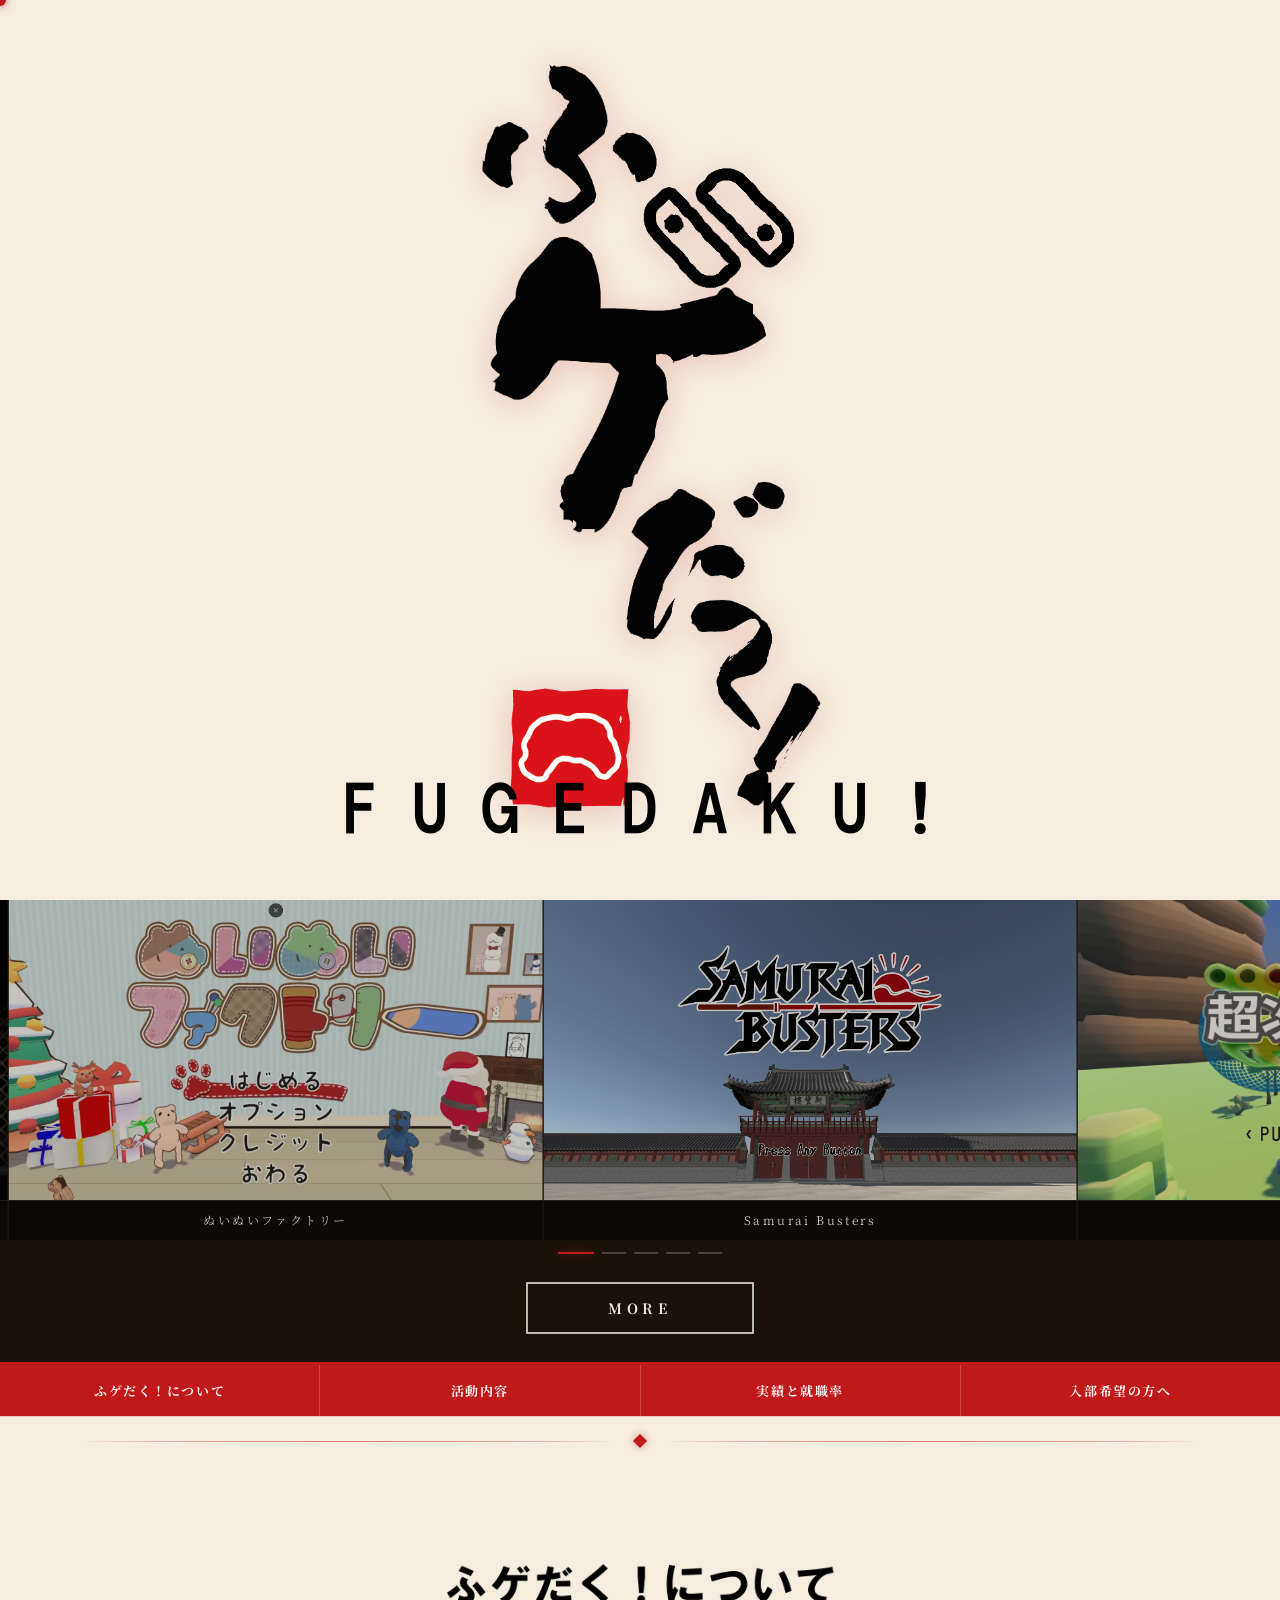
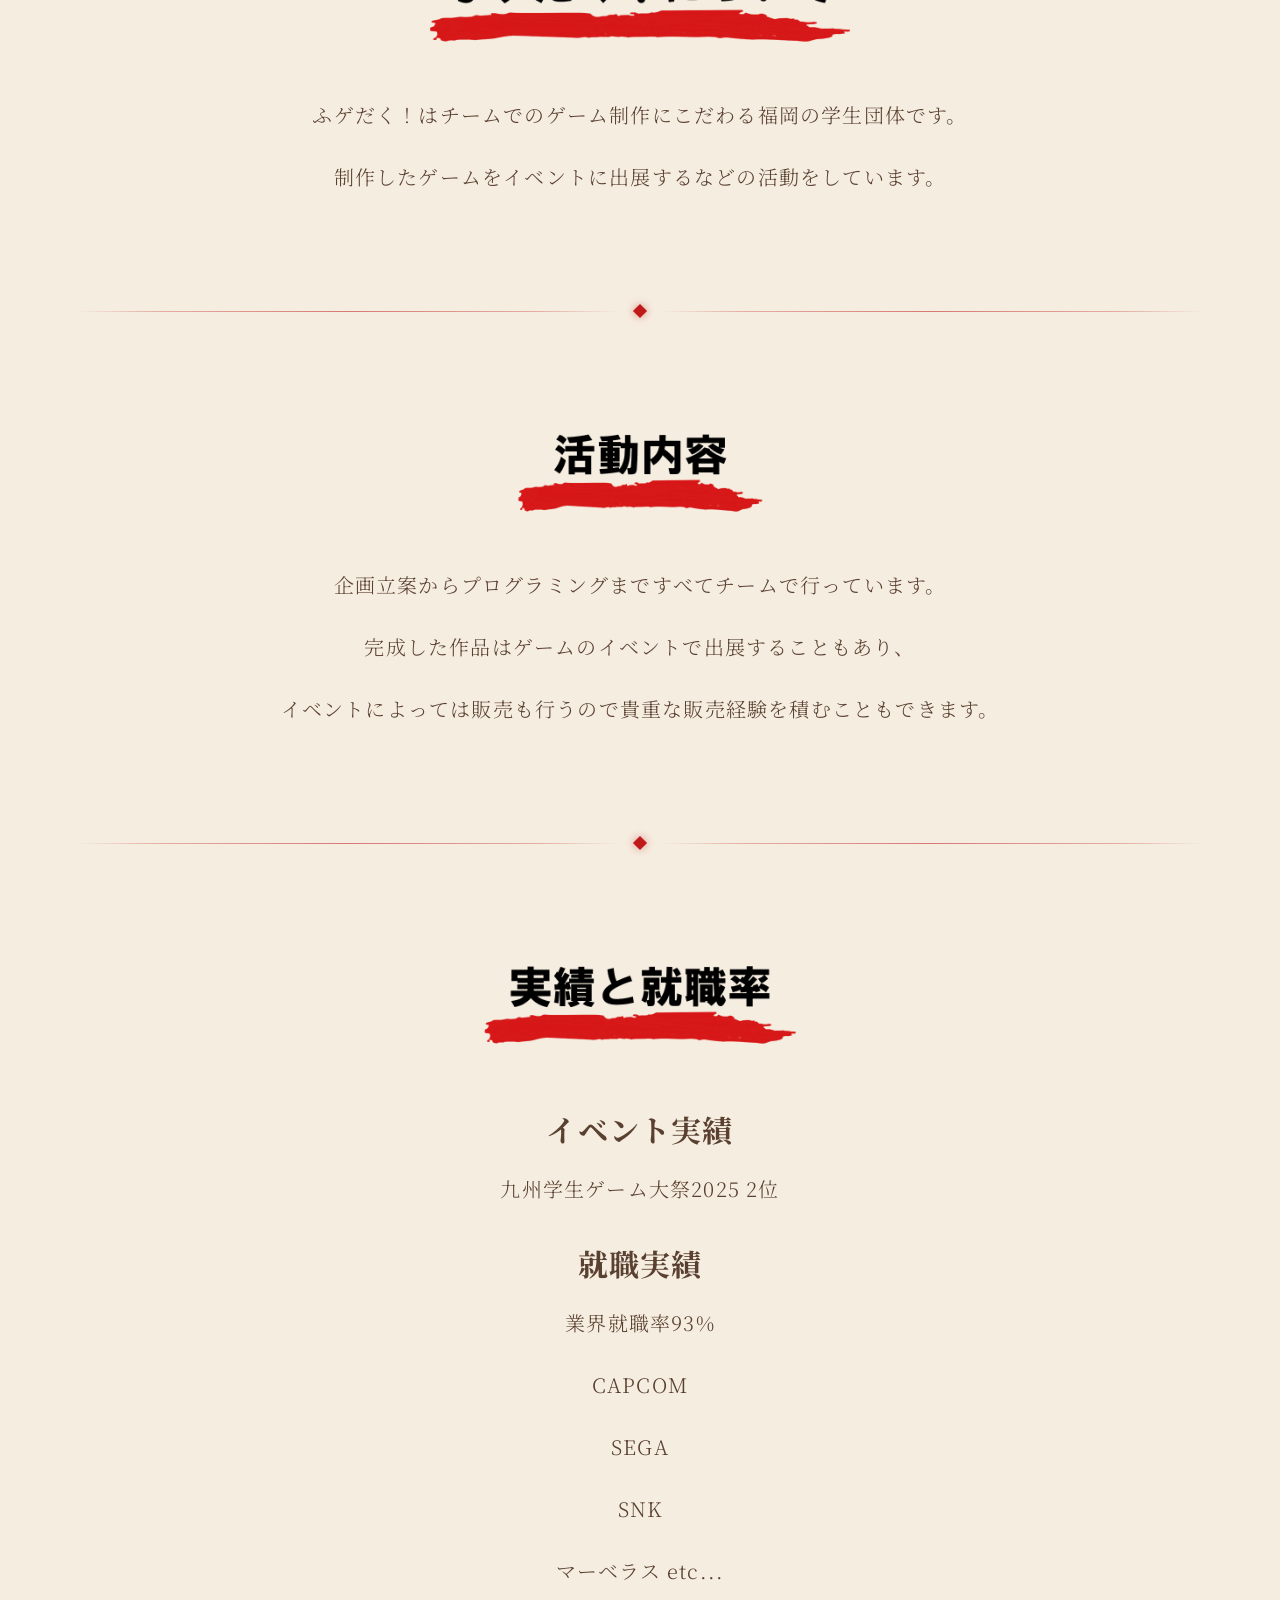
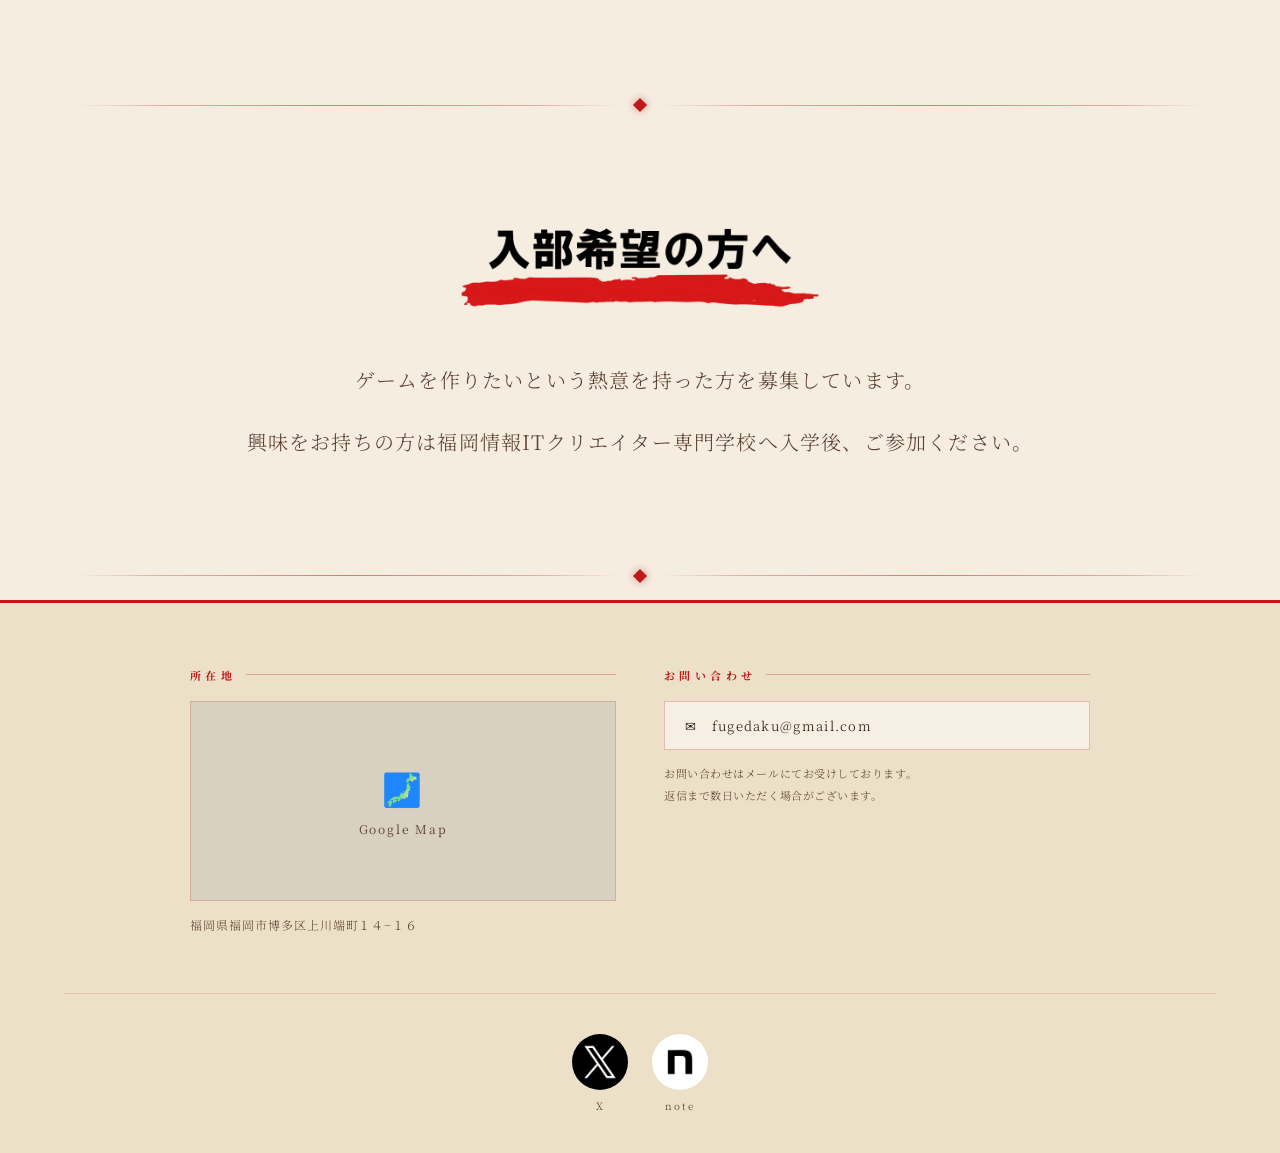
==== commit 2fb16ea6: "up" ====
--- a/index.html
+++ b/index.html
@@ -37,7 +37,7 @@
     <!-- ヘッダー -->
     <header class="site-header">
         <video class="header-video" autoplay muted loop playsinline>
-            <source src="assets/video/20251031_井上.mp4" type="video/mp4">
+            <source src="assets/video/Fugedaku!_Showreel_202603.mp4" type="video/mp4">
         </video>
         <div class="video-overlay"></div>
         <div class="h-aka-line top"></div>
@@ -93,16 +93,16 @@
     <nav class="toc-section">
         <div class="toc-tabs">
             <a href="#section-about" class="toc-tab">
-                <img src="assets/img/ふゲだく！について_目次.png" alt="ふゲだく！について">
+                <p>ふゲだく！について</p>
             </a>
             <a href="#section-activities" class="toc-tab">
-                <img src="assets/img/活動内容_目次.png" alt="活動内容">
+                <p>活動内容</p>
             </a>
             <a href="#section-achievements" class="toc-tab">
-                <img src="assets/img/実績と就職率_目次.png" alt="実績と就職率">
+                <p>実績と就職率</p>
             </a>
             <a href="#section-join" class="toc-tab">
-                <img src="assets/img/入部希望の方へ_目次.png" alt="入部希望の方へ">
+                <p>入部希望の方へ</p>
             </a>
         </div>
     </nav>
@@ -116,7 +116,8 @@
             <img src="assets/img/ふゲだく！について.png" alt="ふゲだく！について" class="section-heading-image">
         </div>
         <div class="section-body">
-            <p>ふゲだく！はチームでのゲーム制作にこだわる福岡の学生団体です。制作したゲームをイベントに出展するなどの活動をしています。</p>
+            <p>ふゲだく！はチームでのゲーム制作にこだわる福岡の学生団体です。</p>
+            <p>制作したゲームをイベントに出展するなどの活動をしています。</p>
         </div>
     </section>
 
@@ -129,10 +130,9 @@
             <img src="assets/img/活動内容.png" alt="活動内容" class="section-heading-image">
         </div>
         <div class="section-body">
-            <p>私たちは福岡でゲーム制作を行っているサークルです。</p>
-            <p>私たちは福岡でゲーム制作を行っているサークルです。</p>
-            <p>私たちは福岡でゲーム制作を行っているサークルです。</p>
-            <p>私たちは福岡でゲーム制作を行っているサークルです。</p>
+            <p>企画立案からプログラミングまですべてチームで行っています。</p>
+            <p>完成した作品はゲームのイベントで出展することもあり、</p>
+            <p>イベントによっては販売も行うので貴重な販売経験を積むこともできます。</p>
         </div>
     </section>
 
@@ -145,9 +145,9 @@
             <img src="assets/img/実績と就職率.png" alt="実績と就職率" class="section-heading-image">
         </div>
         <div class="section-body">
-            <p>イベント実績</p>
+            <h2>イベント実績</h2>
             <p>九州学生ゲーム大祭2025 2位</p>
-            <p>就職実績</p>
+            <h2>就職実績</h2>
             <p>業界就職率93%</p>
             <p>CAPCOM</p>
             <p>SEGA</p>
@@ -165,10 +165,8 @@
             <img src="assets/img/入部希望の方へ.png" alt="入部希望の方へ" class="section-heading-image">
         </div>
         <div class="section-body">
-            <p>私たちは福岡でゲーム制作を行っているサークルです。</p>
-            <p>私たちは福岡でゲーム制作を行っているサークルです。</p>
-            <p>私たちは福岡でゲーム制作を行っているサークルです。</p>
-            <p>私たちは福岡でゲーム制作を行っているサークルです。</p>
+            <p>ゲームを作りたいという熱意を持った方を募集しています。</p>
+            <p>興味をお持ちの方は福岡情報ITクリエイター専門学校へ入学後、ご参加ください。</p>
         </div>
     </section>
 
@@ -188,8 +186,7 @@
                     <span>Google Map</span>
                 </div>
                 <p class="map-address">
-                    〒xxx-xxxx<br>
-                    福岡県福岡市○○区○○
+                    福岡県福岡市博多区上川端町１４−１６
                 </p>
             </div>
 
@@ -209,14 +206,6 @@
 
         <!-- SNSアイコン -->
         <div class="sns-row">
-            <a href="#" class="sns-icon-btn">
-                <div class="sns-circle yt">▶</div>
-                <span class="sns-name">YouTube</span>
-            </a>
-            <a href="#" class="sns-icon-btn">
-                <div class="sns-circle ig">📷</div>
-                <span class="sns-name">Instagram</span>
-            </a>
             <a href="https://x.com/fugedaku" target="_blank" class="sns-icon-btn">
                 <img src="assets/img/Xアイコン.png" alt="X">
                 <span class="sns-name">X</span>
@@ -226,8 +215,6 @@
                 <span class="sns-name">note</span>
             </a>
         </div>
-
-        <p class="copyright">© ふゲだく！ All Rights Reserved.</p>
     </footer>
 
 </div><!-- /content -->
--- a/assets/css/home.css
+++ b/assets/css/home.css
@@ -64,22 +64,26 @@
     inset: 0;
     z-index: 9000;
     background: var(--washi);
-    display: flex;
-    flex-direction: column;
-    align-items: center;
-    justify-content: center;
-    gap: 60px;
 }
 
 #splash-logo {
-    width: 2000px;
+    position: absolute;
+    top: 50%;
+    left: 50%;
+    translate: -50% -50%;
+    max-width: 2500px;
+    min-width: 320px;
     filter: drop-shadow(0 4px 16px rgba(192,25,26,.2));
-    animation: fadeUp 2s ease both;
 }
 
 .splash-chars {
+    position: absolute;
+    bottom: 60px;
+    left: 50%;
+    transform: translateX(-50%);
     display: flex;
     gap: 6px;
+    white-space: nowrap;
 }
 
 .splash-chars img {
@@ -93,6 +97,8 @@
     to   { opacity: 1; transform: none; }
 }
 
+
+
 @keyframes charPop {
     0%,100% { transform: translateY(0); }
     30%     { transform: translateY(-10px); }
@@ -100,10 +106,12 @@
 
 #splash.fade-out {
     animation: splashOut .8s ease forwards;
+    pointer-events: none;
 }
 
 @keyframes splashOut {
-    to { opacity: 0; pointer-events: none; }
+    0%   { opacity: 1; }
+    100% { opacity: 0; visibility: hidden; }
 }
 
 /* ══════════════════════════
@@ -134,7 +142,15 @@
     width: 100%;
     height: 100%;
     object-fit: cover;
-    opacity: .3;
+    opacity: 1;
+}
+
+.video-overlay {
+    position: absolute;
+    inset: 0;
+    background-color: #ffffff;
+    opacity: 0.3;
+    z-index: 1;
 }
 
 /* 上下朱帯 */
@@ -151,18 +167,20 @@
 
 .logo-block {
     position: absolute;
-    top: 60px;          
-    left: 60px;         
+    top: 40px;
+    left: 60px;
     z-index: 2;
     display: flex;
     flex-direction: column;
     align-items: flex-start;
     gap: 0;
-    animation: fadeUp 1.8s cubic-bezier(.16,1,.3,1) both;
+
+    max-width: calc(100vw - 80px);
 }
 
 .hero-logo {
-    width: 1000px;
+    transform: translate(-45%,-30%);
+    width: 2500px;
 }
 
 /* レスポンシブ（スマホ等）の調整 */
@@ -442,12 +460,13 @@
 .content-section {
     background: var(--washi);
     padding: 64px 5vw 72px;
-    max-width: 900px;
+    max-width: 1000px;
     margin: 0 auto;
 }
 
 .section-head {
     margin-bottom: 44px;
+    text-align: center;
 }
 
 .section-heading-image {
@@ -455,22 +474,30 @@
     max-width: 420px;
     width: 65%;
     height: auto;
-    margin: 0;
+    margin: 0 auto;
 }
 
 .section-body {
-    font-size: 14px;
+    font-size: 20px;
     font-weight: 300;
     line-height: 2.4;
     letter-spacing: .06em;
     color: var(--text2);
+    text-align: center;
+}
+
+.section-body .sub-label {
+    font-size: 20px;
+    font-weight: 700;
+    color: var(--text);
+    margin-top: 24px;
+    margin-bottom: 4px;
 }
 
 .section-body p {
     margin-bottom: 14px;
 }
 
-/* サブ見出し（QPIC風） */
 .sub-heading {
     display: flex;
     align-items: center;
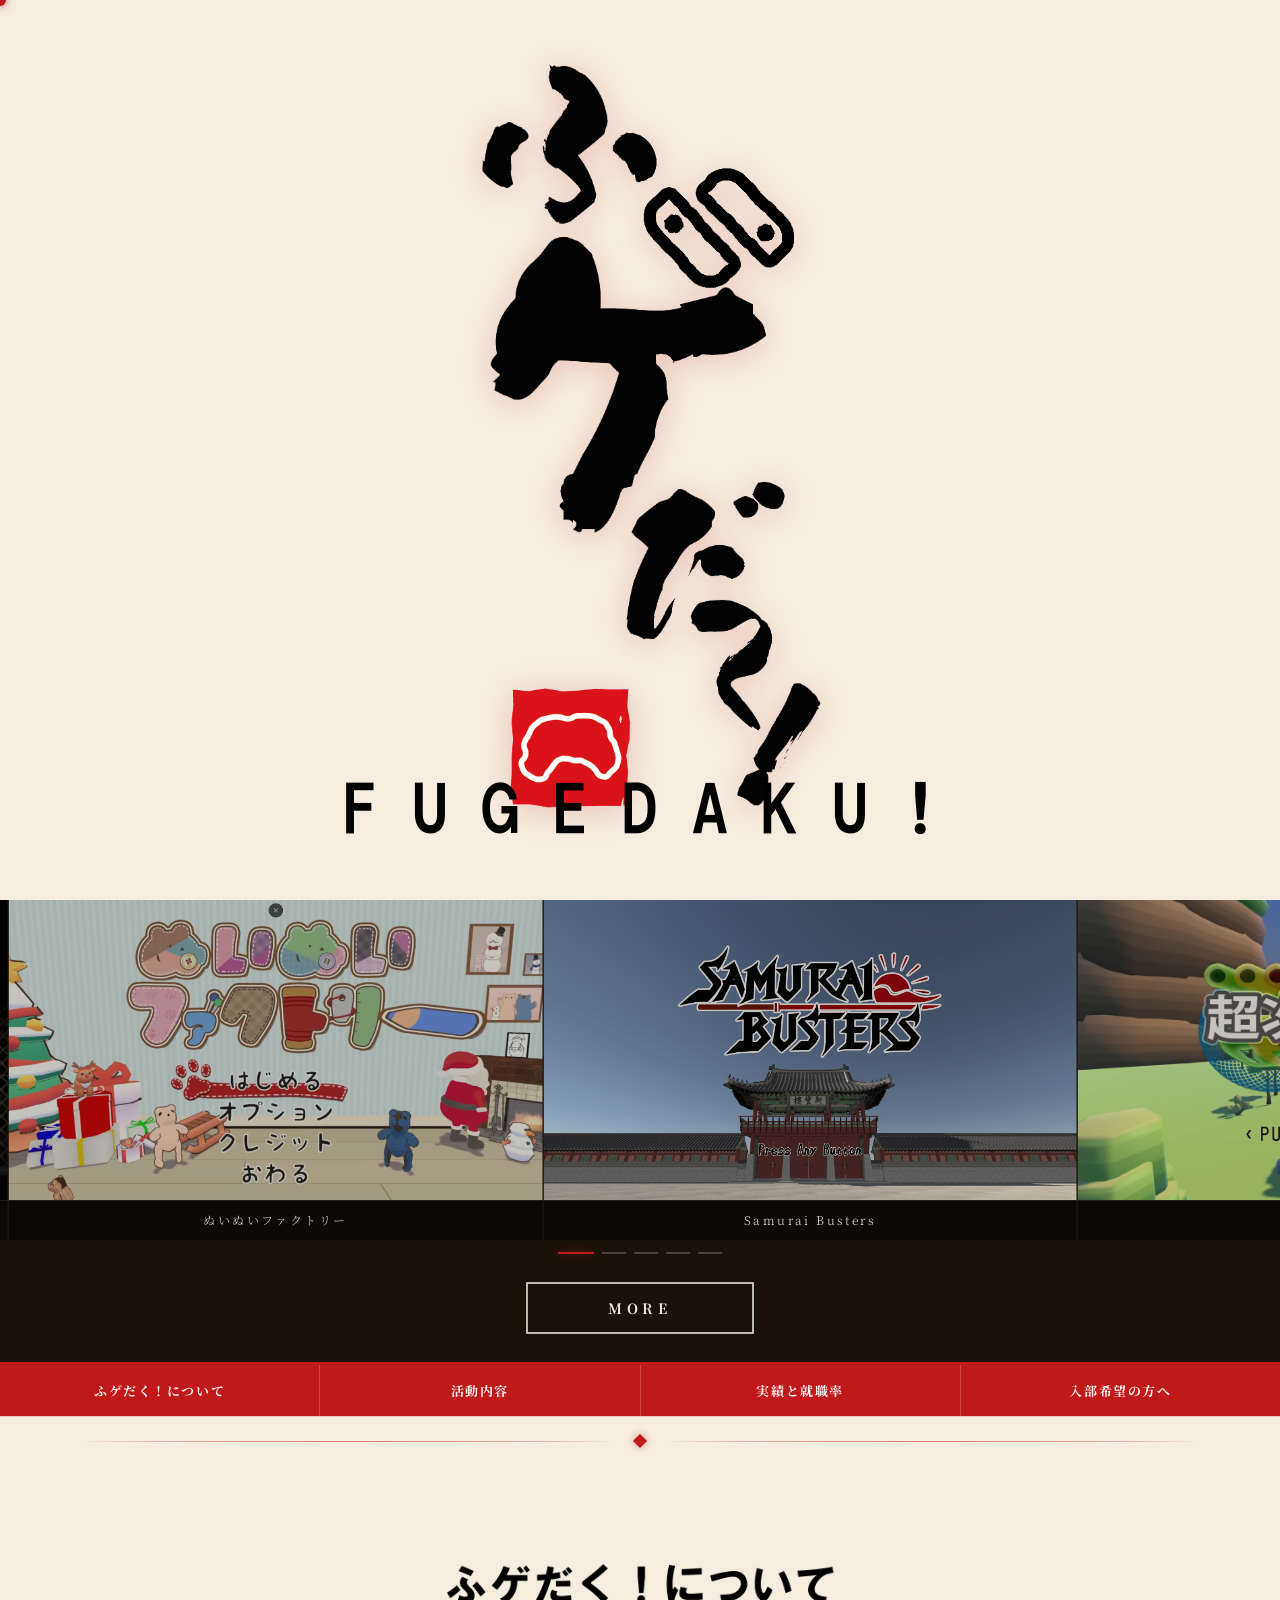
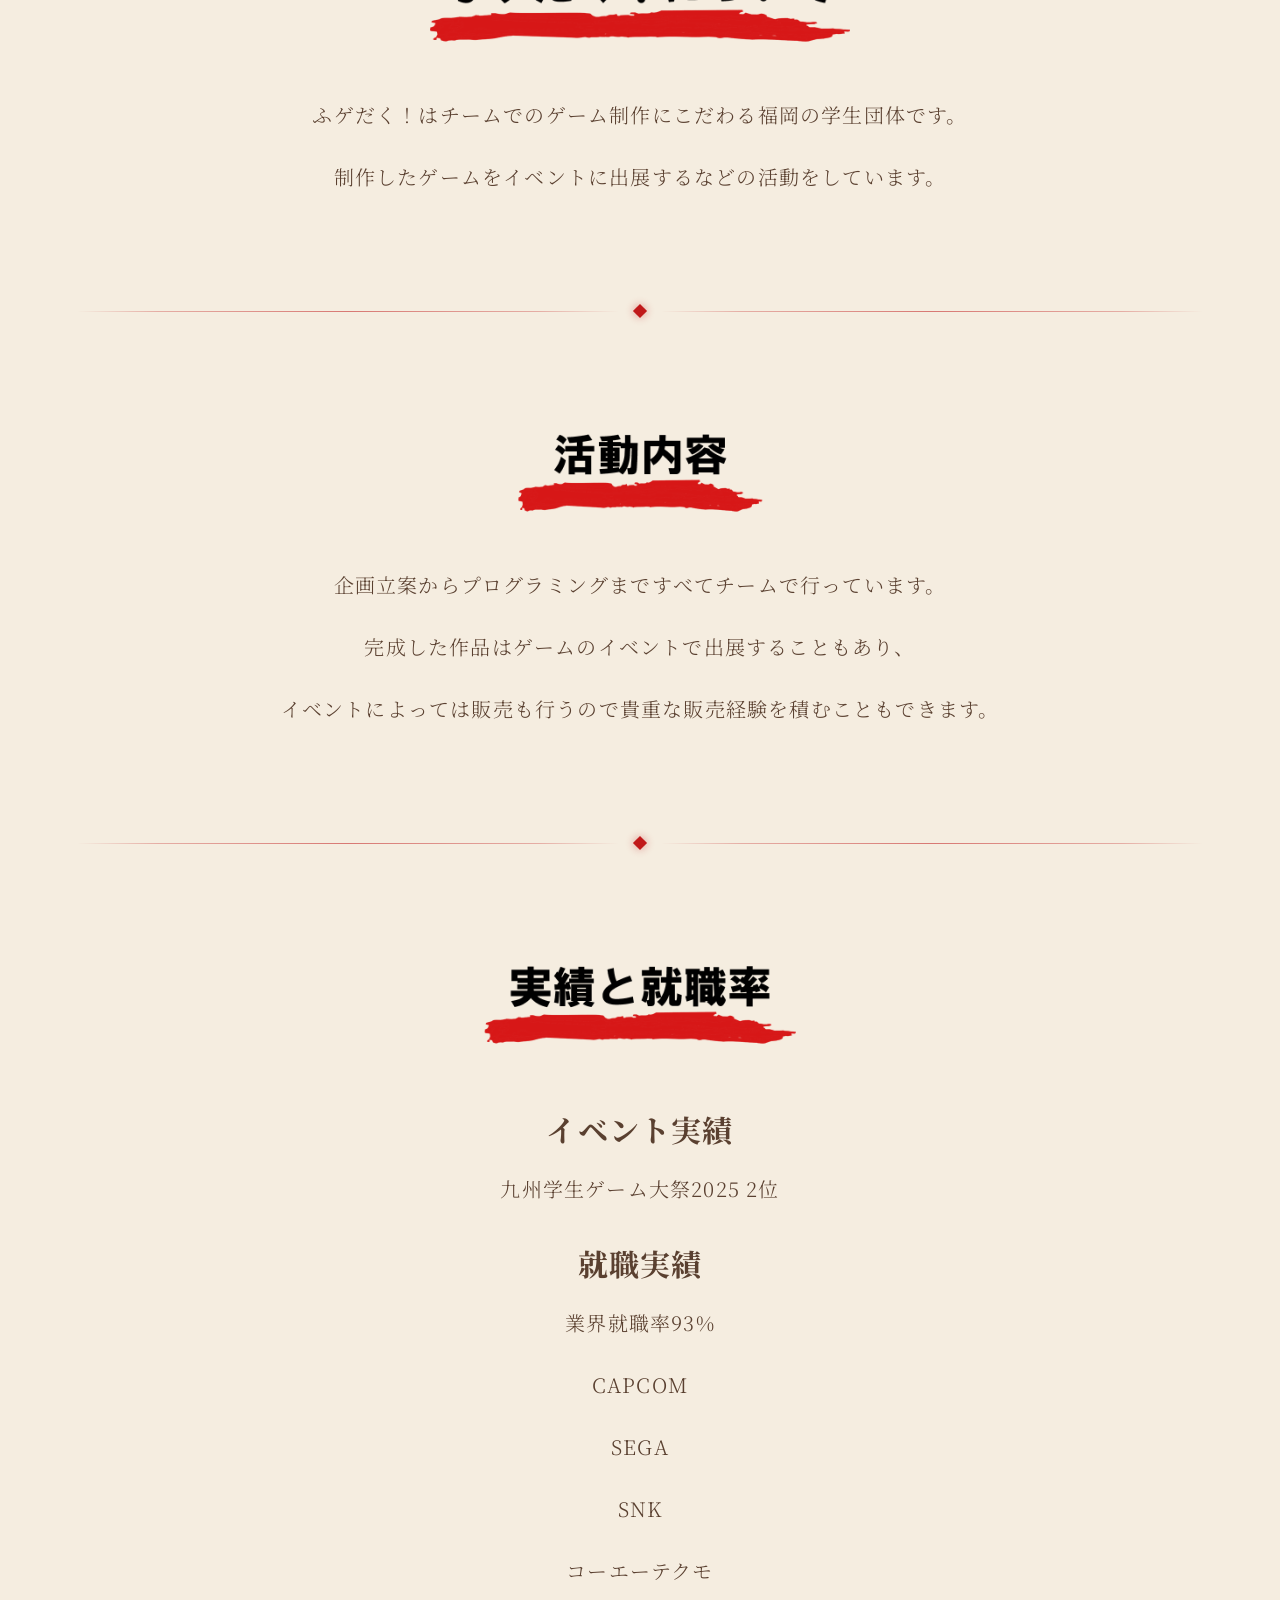
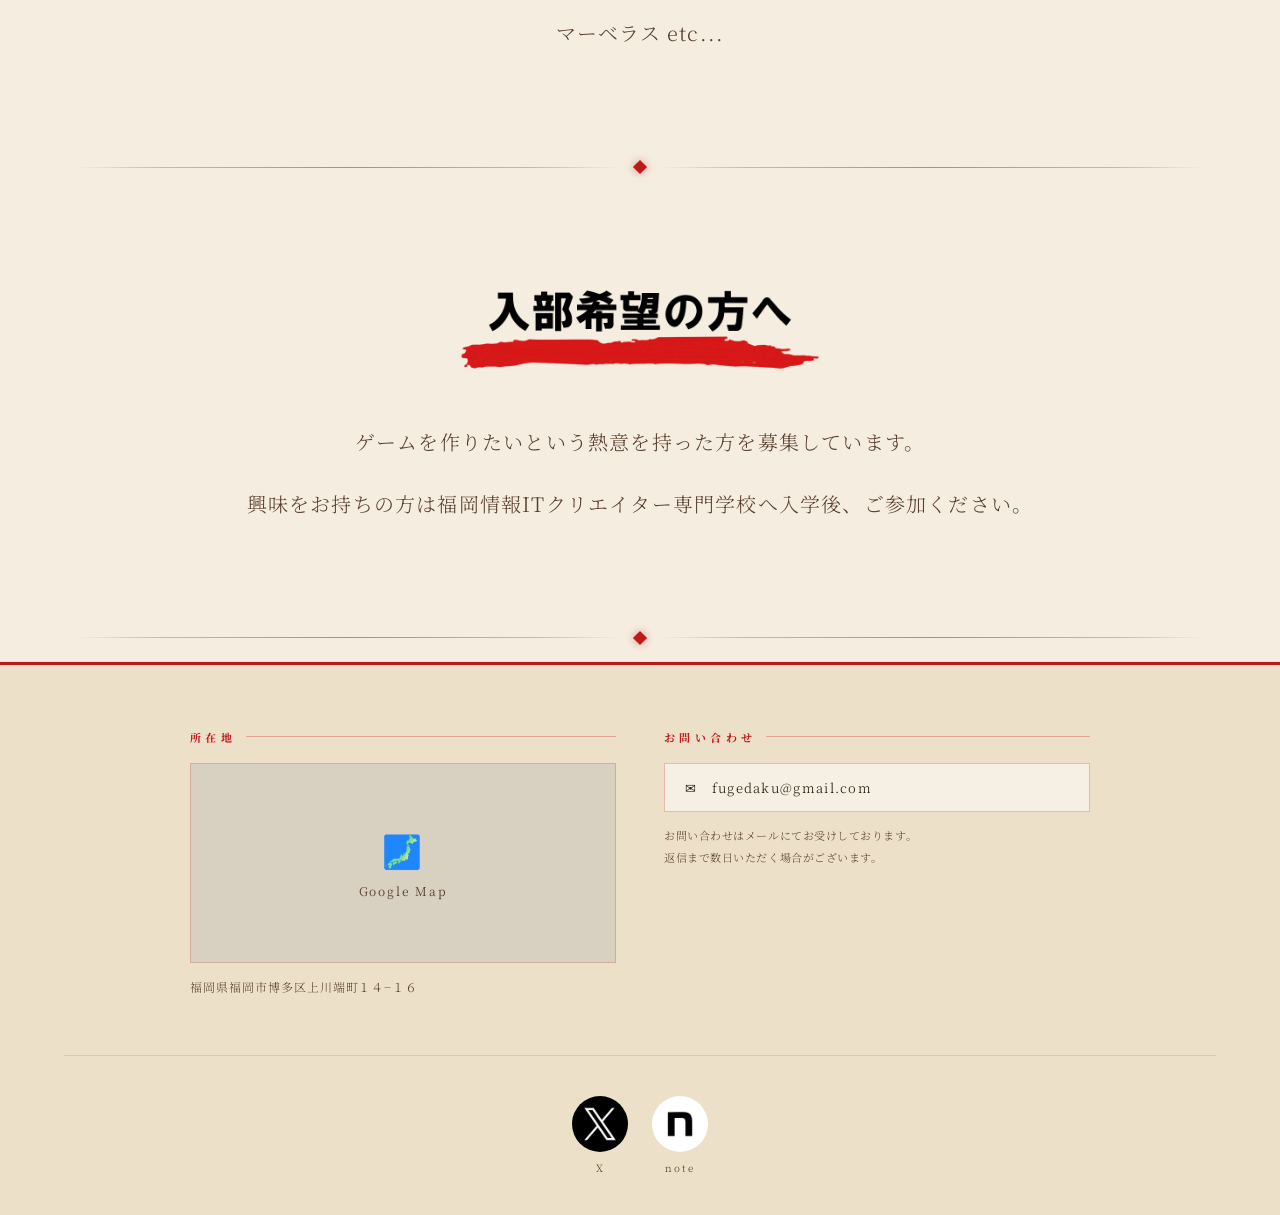
==== commit b93492af: "up" ====
--- a/index.html
+++ b/index.html
@@ -10,6 +10,7 @@
             document.write('<style>#splash { display: none !important; }</style>');
         }
     </script>
+    <link rel="icon" href="assets/img/ファビコン_ふ.ico" type="image/x-icon">
 </head>
 <body>
 
@@ -152,6 +153,7 @@
             <p>CAPCOM</p>
             <p>SEGA</p>
             <p>SNK</p>
+            <p>コーエーテクモ</p>
             <p>マーベラス etc...</p>
         </div>
     </section>
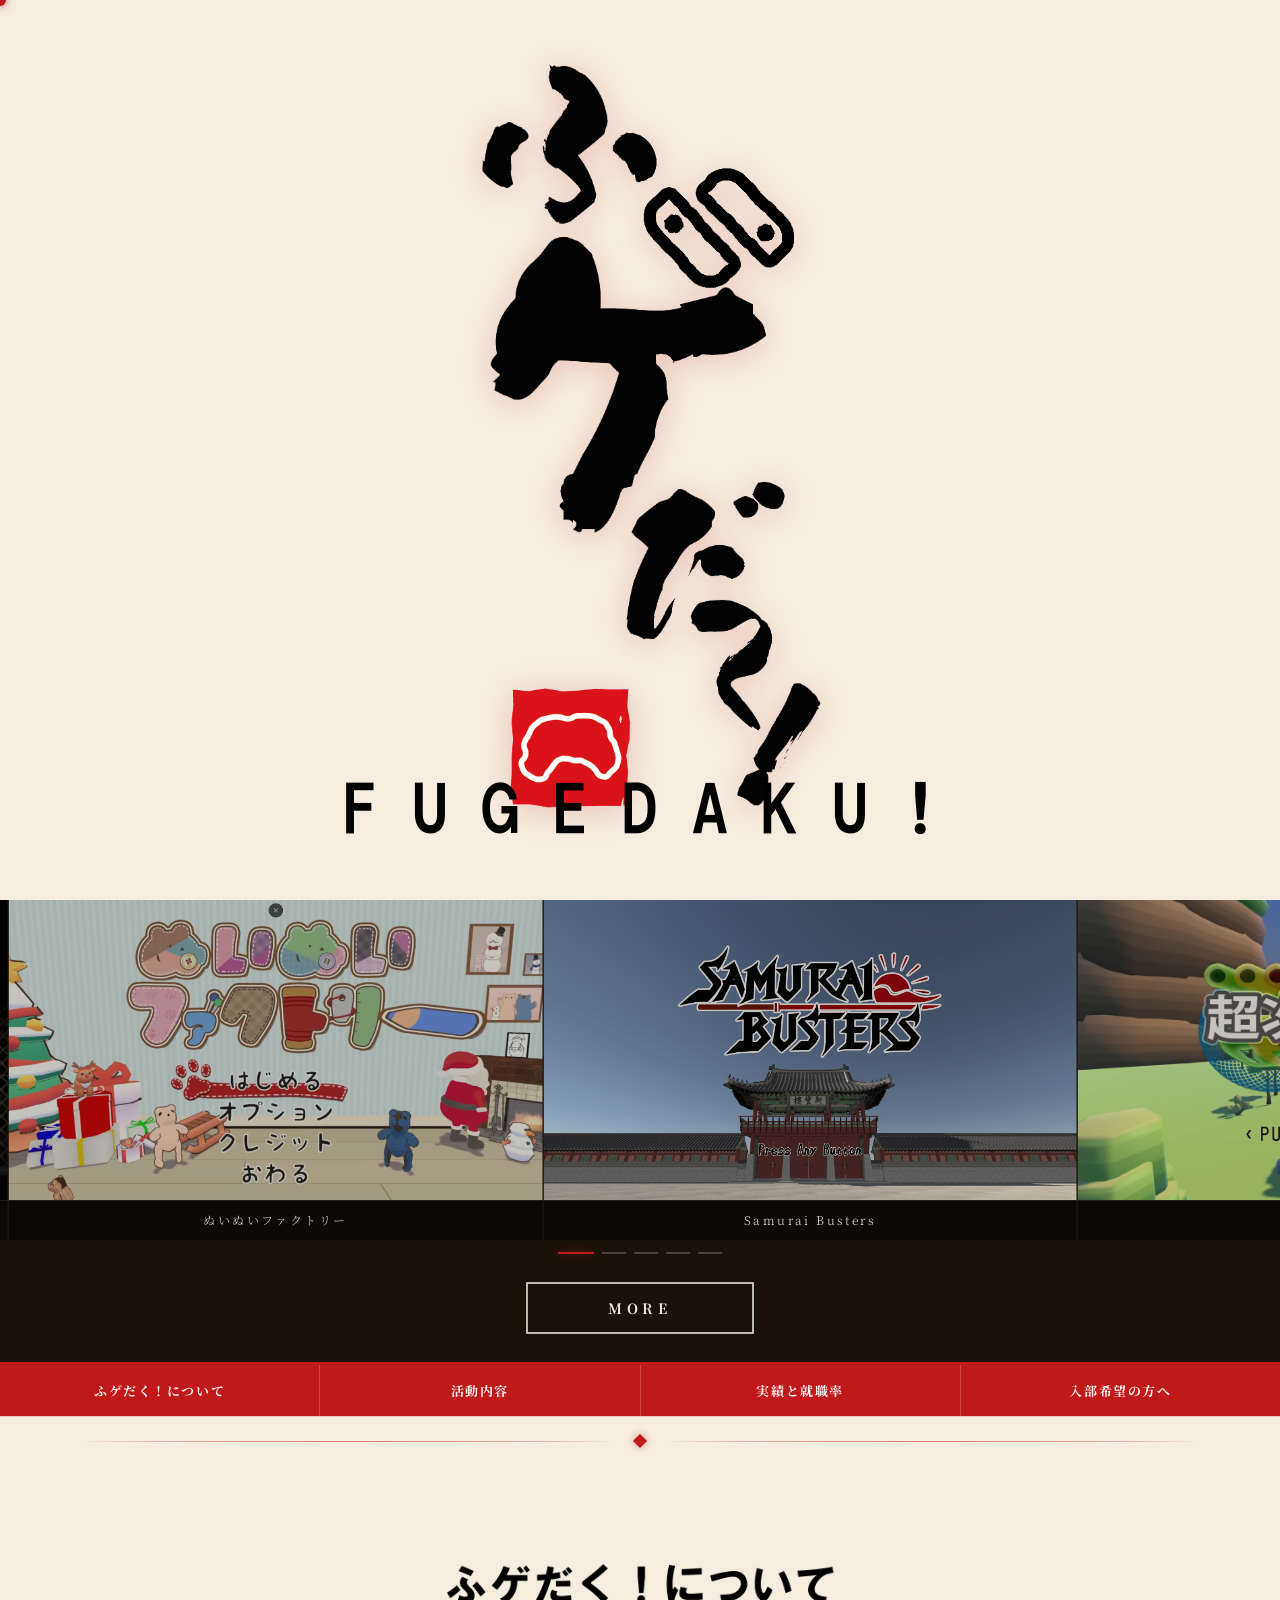
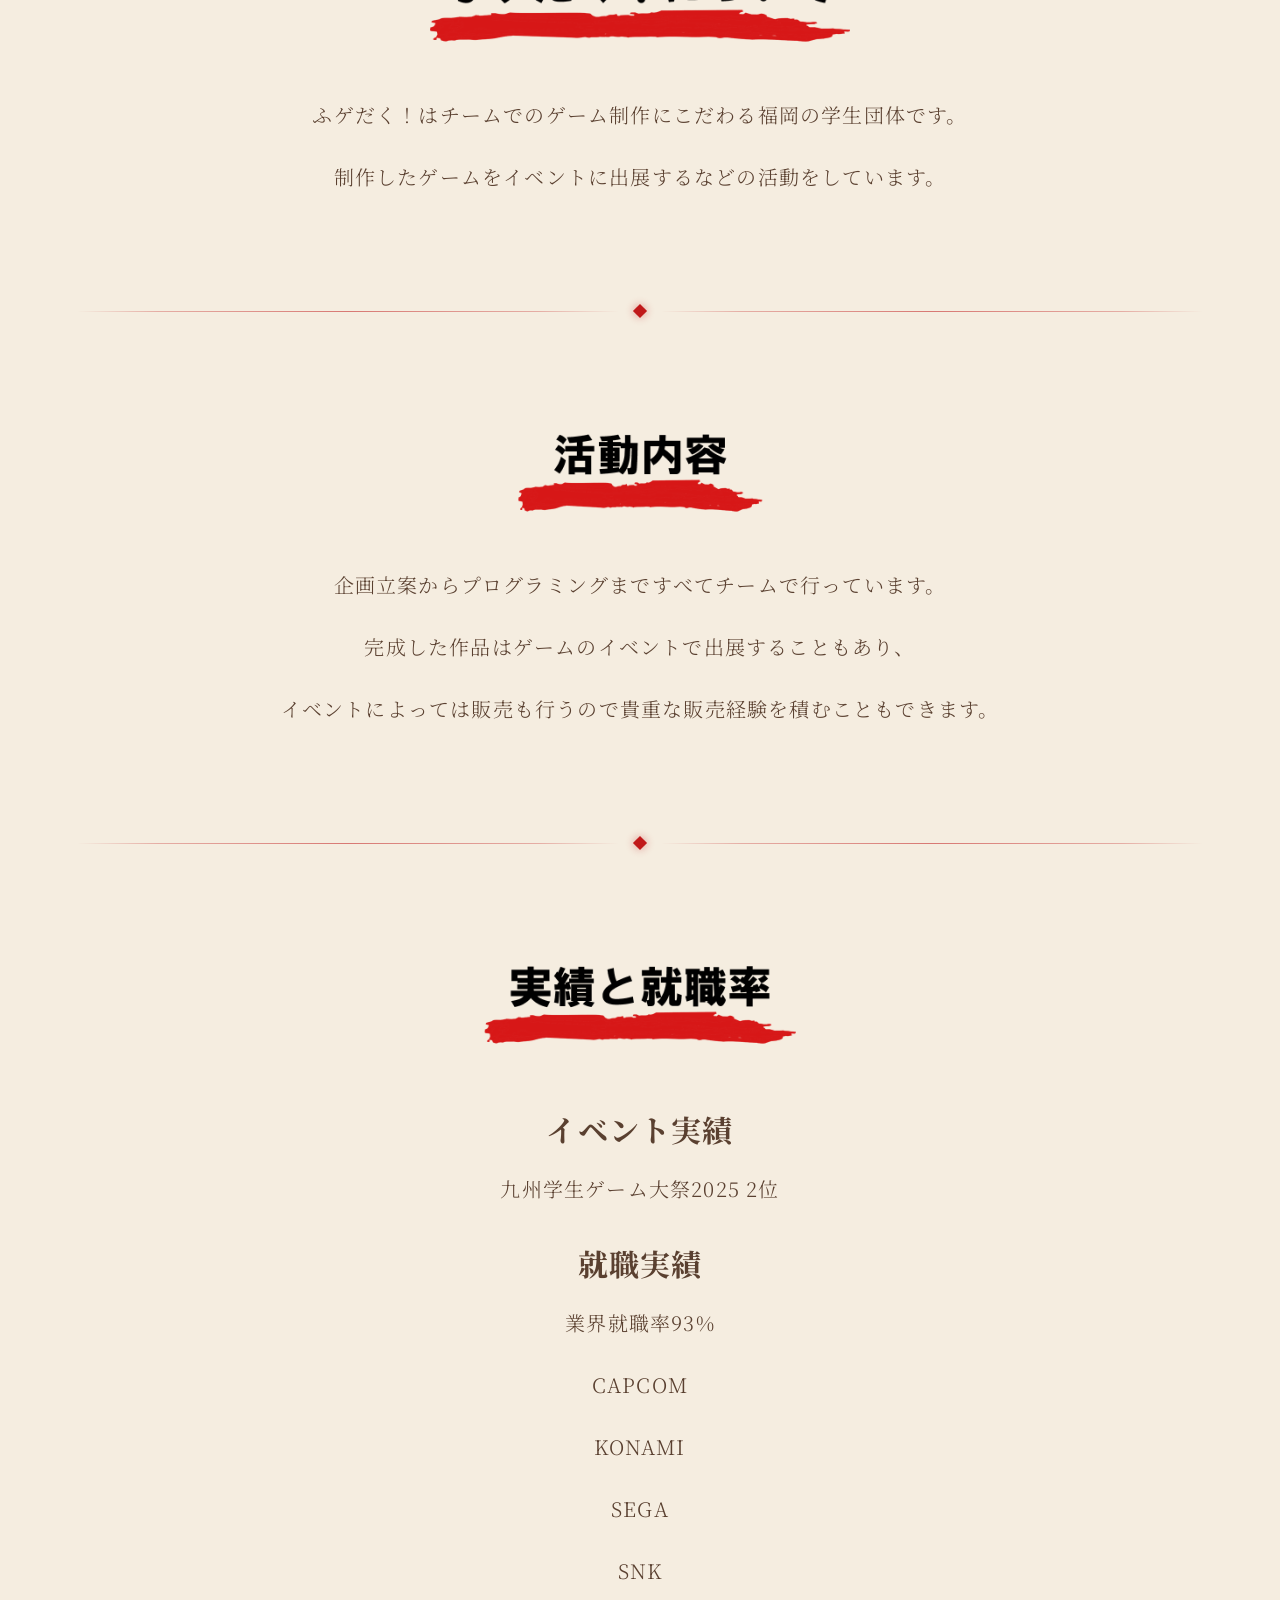
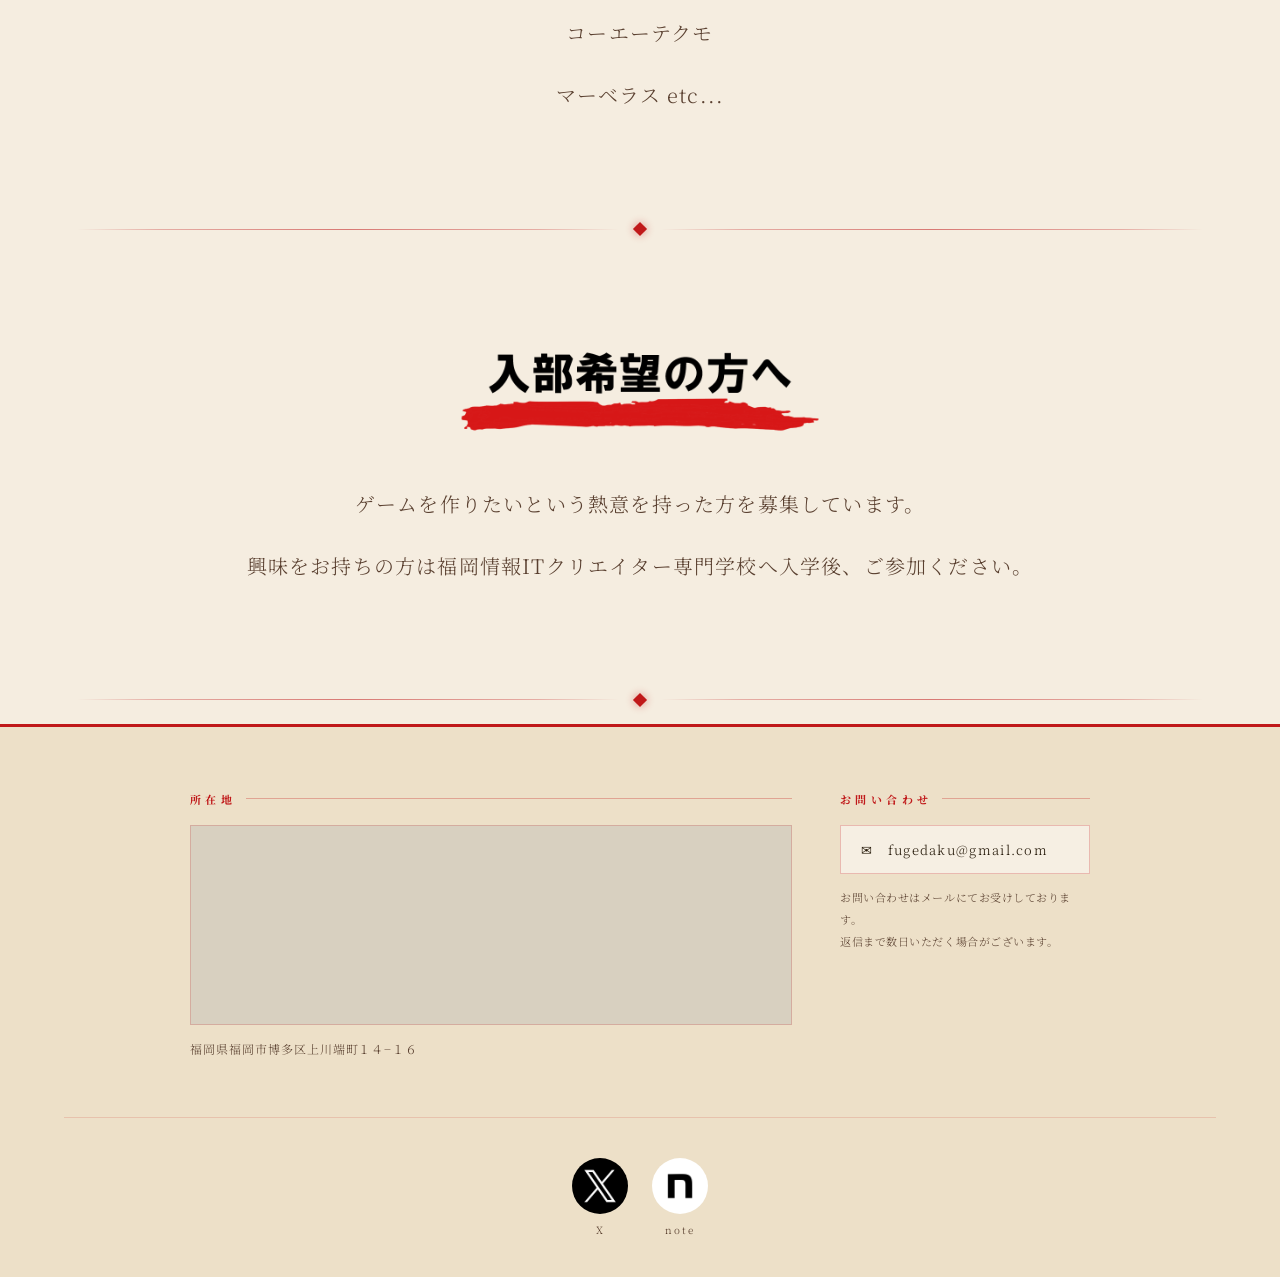
==== commit d56c66c3: "UP" ====
--- a/index.html
+++ b/index.html
@@ -151,6 +151,7 @@
             <h2>就職実績</h2>
             <p>業界就職率93%</p>
             <p>CAPCOM</p>
+            <p>KONAMI</p>
             <p>SEGA</p>
             <p>SNK</p>
             <p>コーエーテクモ</p>
@@ -183,9 +184,7 @@
             <div>
                 <p class="footer-label">所在地</p>
                 <div class="map-box">
-                    <!-- Google Mapsを埋め込む場合はiframeに差し替えてください -->
-                    <span class="map-box-icon">🗾</span>
-                    <span>Google Map</span>
+                    <iframe src="https://www.google.com/maps/embed?pb=!1m18!1m12!1m3!1d3323.3757847683837!2d130.40483327569706!3d33.59555297333238!2m3!1f0!2f0!3f0!3m2!1i1024!2i768!4f13.1!3m3!1m2!1s0x35419107b5a6bb53%3A0xac88e07438e16743!2z56aP5bKh5oOF5aCxSVTjgq_jg6rjgqjjgqTjgr_jg7zlsILploDlrabmoKE!5e0!3m2!1sja!2sjp!4v1776843289757!5m2!1sja!2sjp" width="600" height="450" style="border:0;" allowfullscreen="" loading="lazy" referrerpolicy="no-referrer-when-downgrade"></iframe>
                 </div>
                 <p class="map-address">
                     福岡県福岡市博多区上川端町１４−１６
